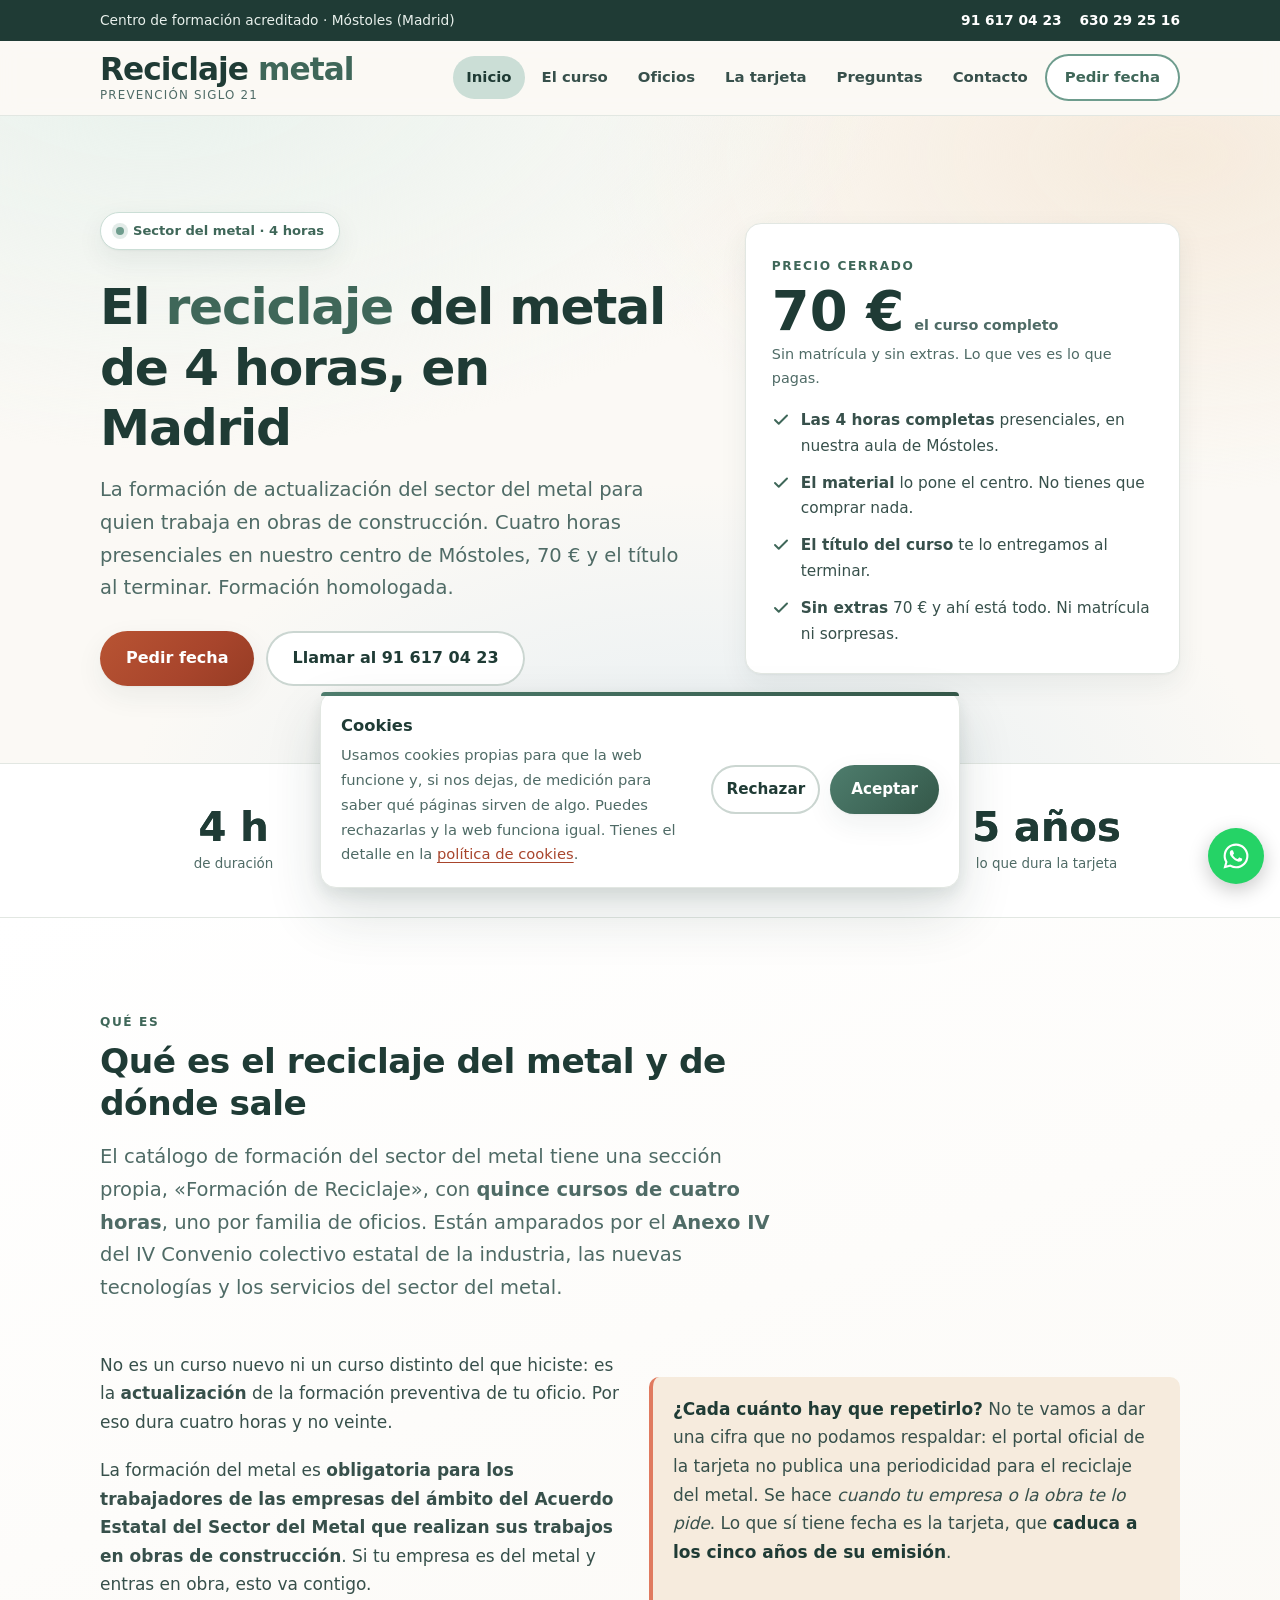
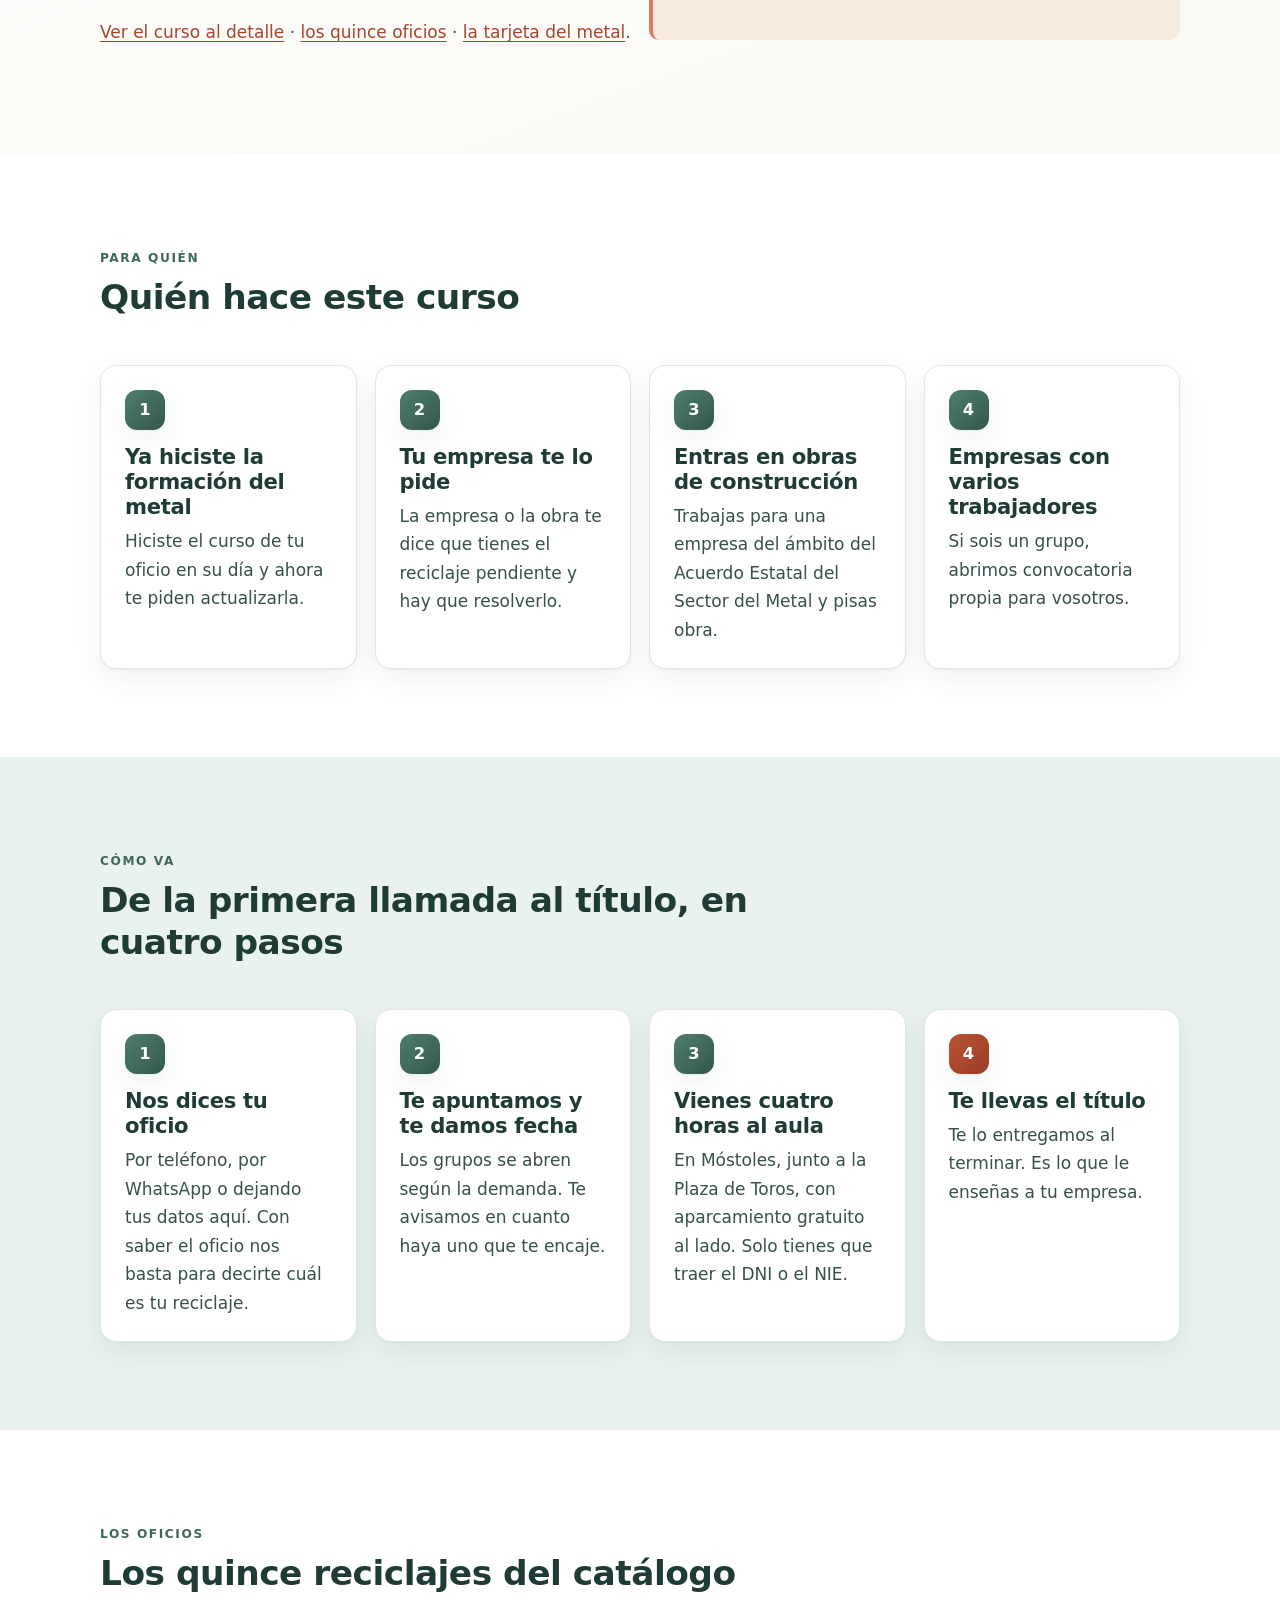
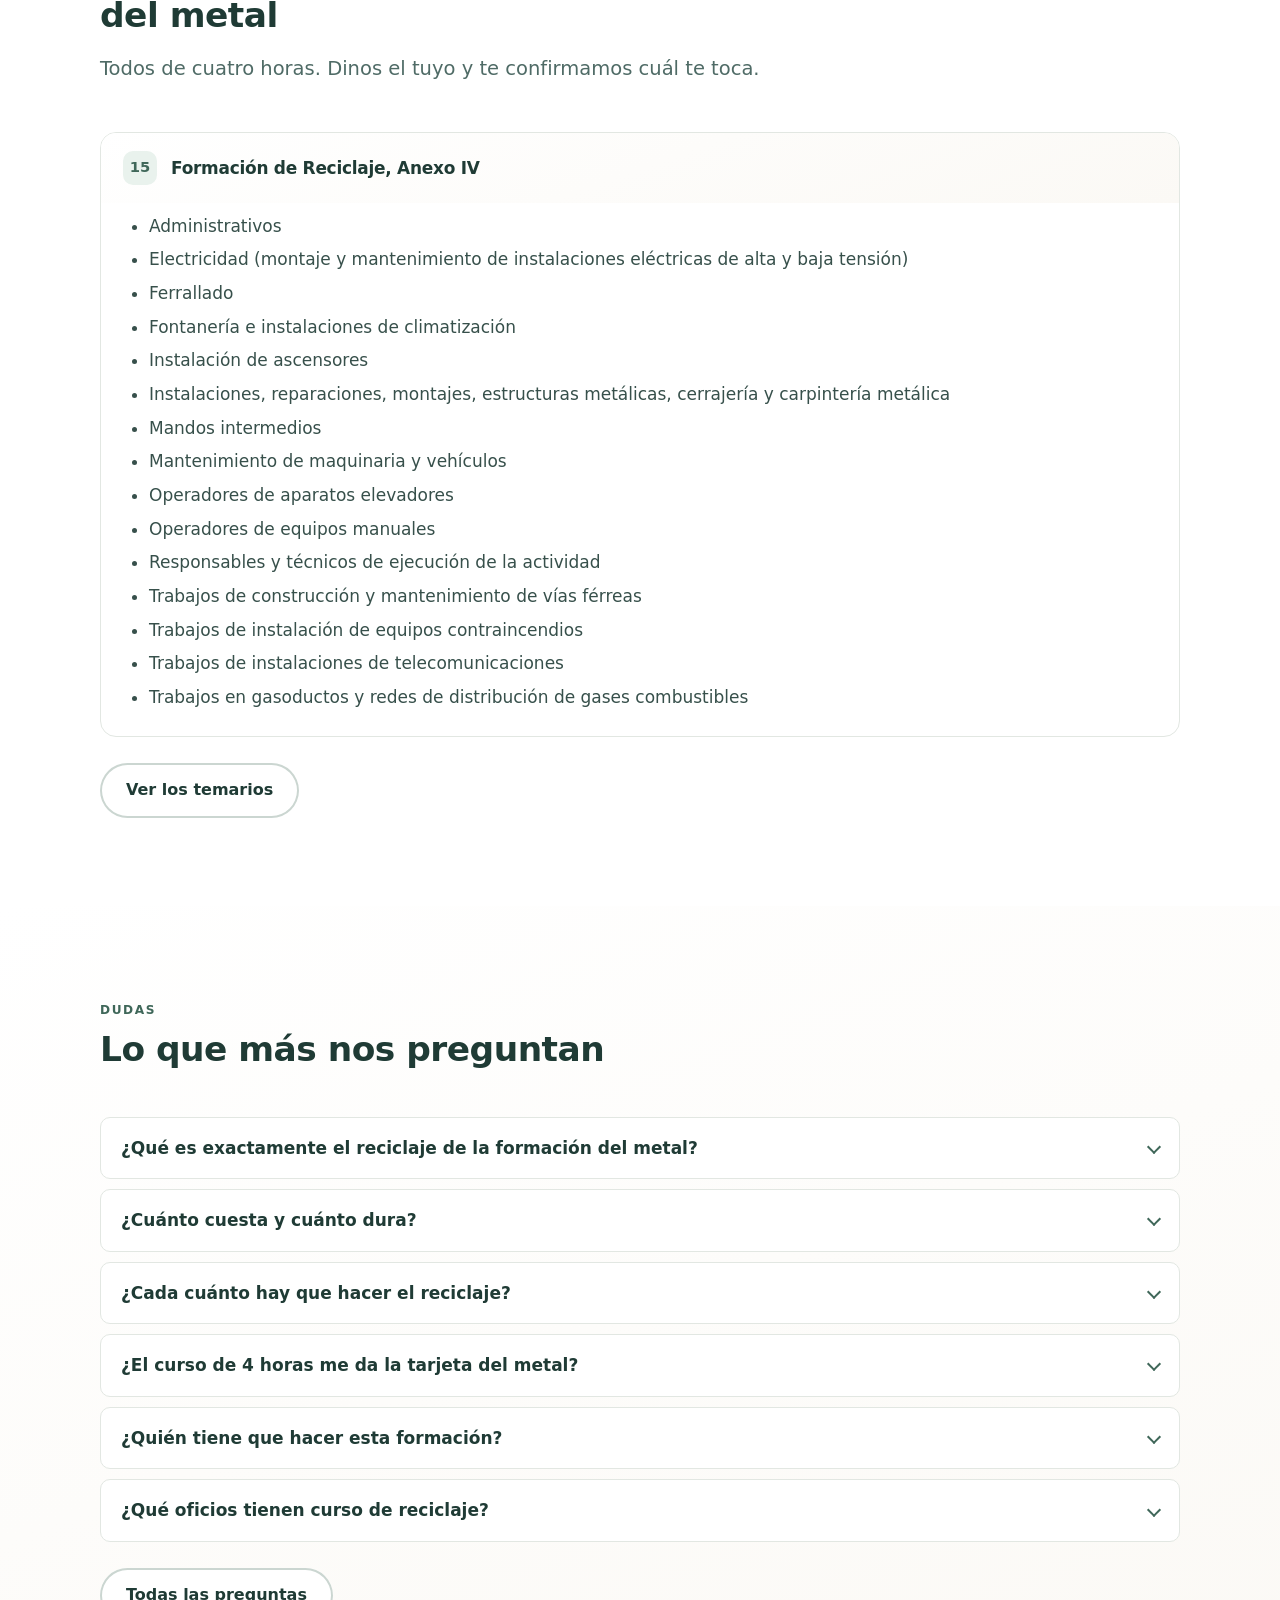
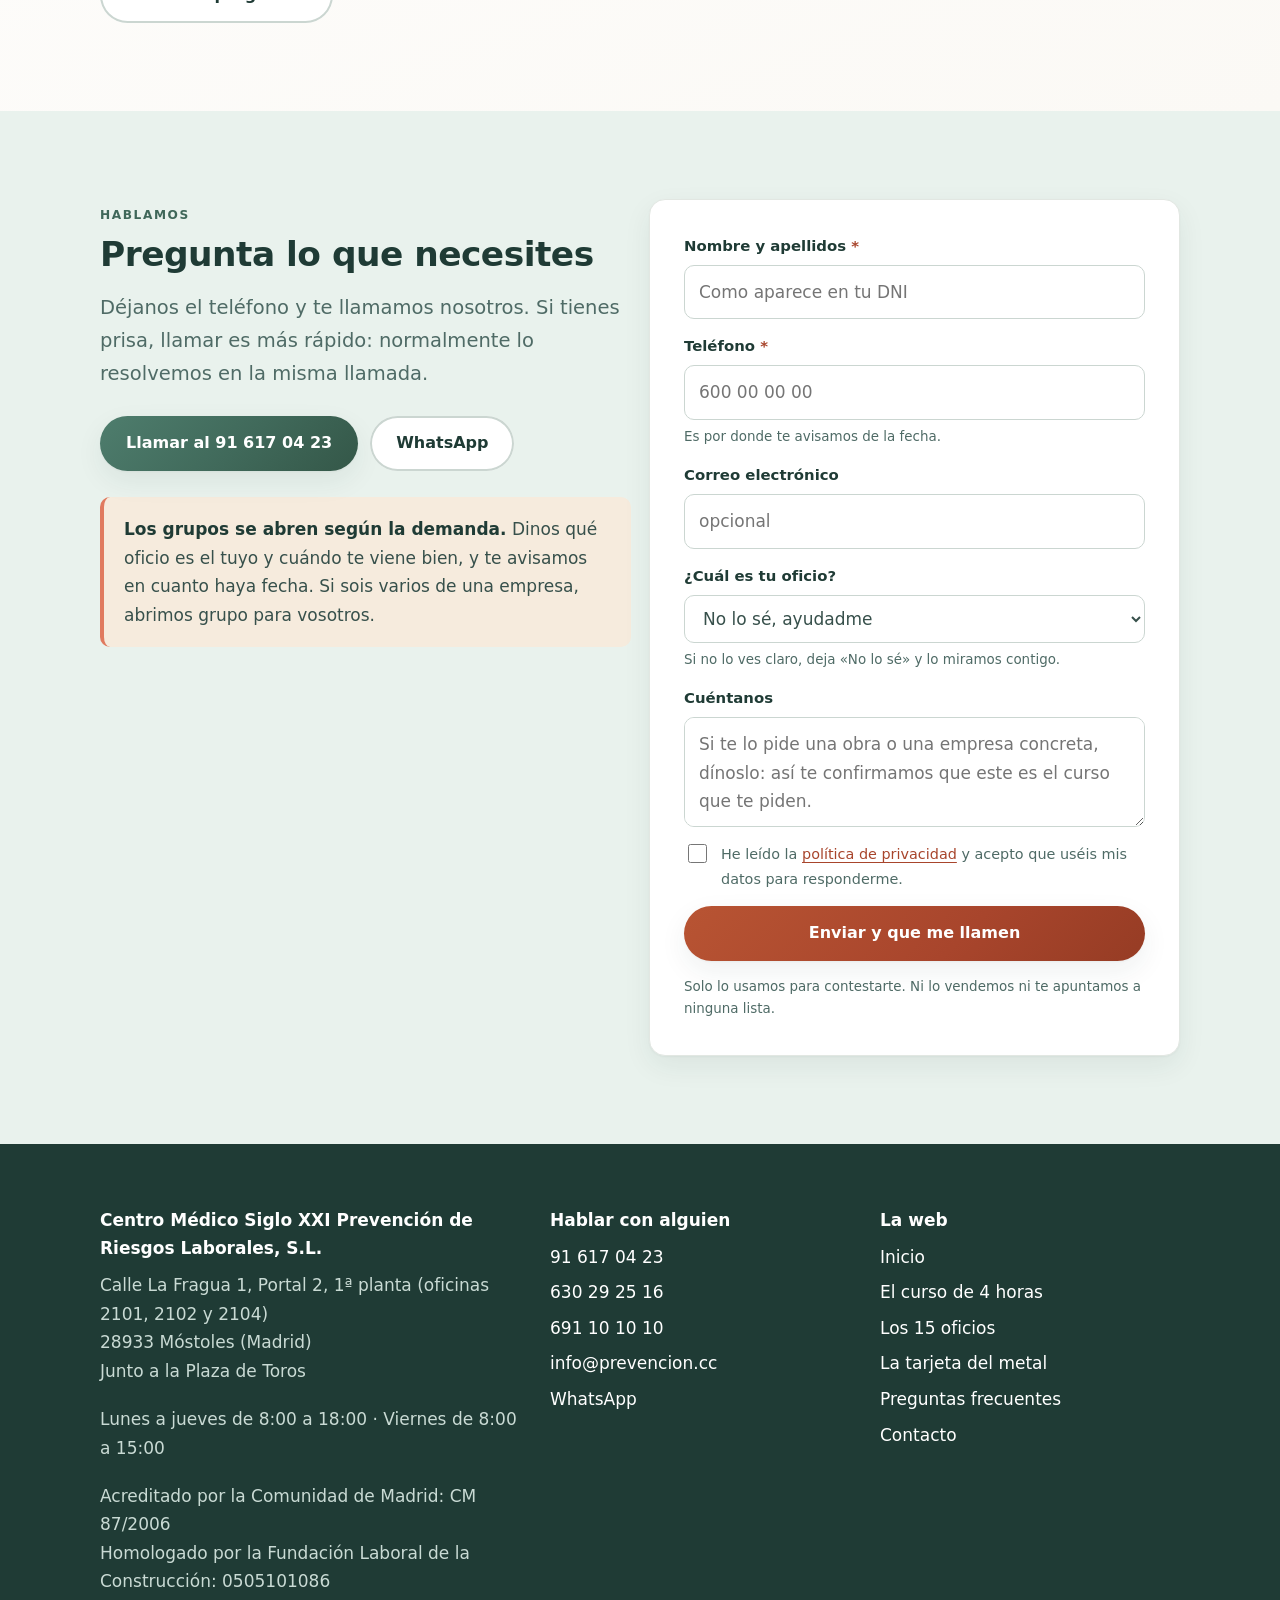
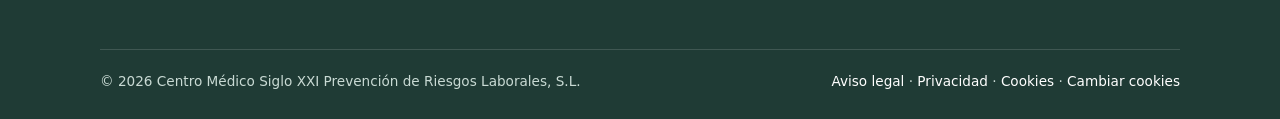
==== index.html @ d1e25c2d "Horario del centro a la vista en el pie de todas las paginas (L-J 8:00-18:00, V 8:00-15:00) Co-Autho" ====
<!doctype html>
<html lang="es-ES" data-gtm="GTM-56SQ9M6R">
<head>
<meta charset="utf-8">
<meta name="viewport" content="width=device-width, initial-scale=1">
<title>Reciclaje del metal 4 horas en Madrid | 70 € · Móstoles</title>
<meta name="description" content="Curso de reciclaje de la formación del sector del metal, 4 horas presenciales en Móstoles (Madrid). 70 € con material y título. Grupos según demanda.">
<link rel="canonical" href="https://reciclajemetal.es/">
<meta name="robots" content="index, follow, max-snippet:-1, max-image-preview:large">
<meta name="theme-color" content="#1F3B35">
<meta property="og:type" content="website">
<meta property="og:site_name" content="Reciclaje del metal de 4 horas · Prevención Siglo 21">
<meta property="og:locale" content="es_ES">
<meta property="og:title" content="Reciclaje del metal 4 horas en Madrid | 70 € · Móstoles">
<meta property="og:description" content="Curso de reciclaje de la formación del sector del metal, 4 horas presenciales en Móstoles (Madrid). 70 € con material y título. Grupos según demanda.">
<meta property="og:url" content="https://reciclajemetal.es/">
<meta name="twitter:card" content="summary">
<link rel="icon" href="/favicon.svg" type="image/svg+xml">
<style>:root{--tinta:#1F3B35;--texto:#37504B;--tenue:#4F6B66;--papel:#ffffff;--crema:#FBF9F5;--menta:#E9F2ED;--cielo:#E6EEF2;--arena:#F6EBDD;--salvia:#6E9C8D;--salvia-osc:#3F6759;--salvia-tenue:#CBDED6;--coral:#E07A5F;--coral-osc:#A8452C;--coral-tenue:#FBE7E0;--borde:#E2E7E2;--borde-fuerte:#CBD6D1;--deg-salvia:linear-gradient(135deg,#4E7D6D 0%,#40695A 55%,#345748 100%);--deg-coral:linear-gradient(135deg,#B85433 0%,#A8452C 60%,#963C24 100%);--deg-papel:linear-gradient(160deg,#FFFFFF 0%,#FBF9F5 100%);--deg-hero:radial-gradient(1200px 620px at 12% -8%,#E9F2ED 0%,rgba(233,242,237,0) 62%),radial-gradient(1000px 560px at 92% 6%,#F6EBDD 0%,rgba(246,235,221,0) 60%),radial-gradient(900px 520px at 55% 108%,#E6EEF2 0%,rgba(230,238,242,0) 64%);--sombra:0 1px 2px rgba(31,59,53,.04),0 10px 28px rgba(31,59,53,.07);--sombra-alta:0 6px 16px rgba(31,59,53,.10),0 26px 56px rgba(31,59,53,.14);--brillo:0 0 0 4px rgba(110,156,141,.18);--brillo-coral:0 0 0 4px rgba(224,122,95,.22);--radio:16px;--radio-sm:10px;--ancho:1120px;--fuente:"Segoe UI",system-ui,-apple-system,"Helvetica Neue",Arial,sans-serif}*,*::before,*::after{box-sizing:border-box}html{scroll-behavior:smooth;-webkit-text-size-adjust:100%;overflow-x:hidden;scroll-padding-top:84px}body{margin:0;font-family:var(--fuente);font-size:17px;line-height:1.68;color:var(--texto);background:var(--crema);-webkit-font-smoothing:antialiased}img,svg,iframe{max-width:100%}img{height:auto;display:block}.wrap{width:100%;max-width:var(--ancho);margin:0 auto;padding:0 20px}:focus-visible{outline:3px solid var(--salvia-osc);outline-offset:3px;border-radius:4px}.saltar{position:absolute;left:-9999px;top:0;z-index:100;background:var(--tinta);color:#fff;padding:12px 18px;border-radius:0 0 var(--radio-sm) 0;font-weight:600}.saltar:focus{left:0}h1,h2,h3,h4{color:var(--tinta);line-height:1.2;margin:0 0 .5em;font-weight:700;letter-spacing:-.015em}h1{font-size:clamp(1.95rem,5.2vw,3.15rem);letter-spacing:-.025em}h2{font-size:clamp(1.5rem,3.6vw,2.15rem)}h3{font-size:clamp(1.12rem,2.2vw,1.32rem)}h4{font-size:1.02rem}p{margin:0 0 1.15em}a{color:var(--coral-osc);text-decoration-thickness:1px;text-underline-offset:3px}a:hover{color:var(--tinta)}.entradilla{font-size:clamp(1.05rem,2.1vw,1.22rem);color:var(--tenue);max-width:62ch}.rotulo{display:inline-block;font-size:.76rem;font-weight:800;letter-spacing:.13em;text-transform:uppercase;color:var(--salvia-osc);margin:0 0 .7em}.seccion{padding:clamp(48px,7vw,88px) 0}.seccion--menta{background:var(--menta)}.seccion--crema{background:var(--deg-papel)}.seccion--papel{background:var(--papel)}.cabecera-seccion{max-width:64ch;margin-bottom:clamp(28px,4vw,46px)}.barra{background:var(--tinta);color:#E8F0EC;font-size:.86rem}.barra__in{display:flex;flex-wrap:wrap;gap:6px 22px;align-items:center;justify-content:space-between;padding:9px 20px}.barra a{color:#fff;font-weight:600;text-decoration:none}.barra a:hover{text-decoration:underline}.barra__tels{display:flex;gap:18px;flex-wrap:wrap}.cab{position:sticky;top:0;z-index:50;background:rgba(251,249,245,.92);backdrop-filter:saturate(1.4) blur(10px);border-bottom:1px solid var(--borde)}.cab__in{display:flex;align-items:center;justify-content:space-between;gap:16px;padding:12px 20px}.logo{display:flex;flex-direction:column;text-decoration:none;line-height:1.16}.logo__marca{font-weight:800;font-size:1.16rem;color:var(--tinta);letter-spacing:-.02em}.logo__marca b{color:var(--salvia-osc);font-weight:800}.logo__sub{font-size:.69rem;letter-spacing:.1em;text-transform:uppercase;color:var(--tenue)}.nav ul{display:flex;align-items:center;gap:4px;list-style:none;margin:0;padding:0}.nav a:not(.btn){display:block;padding:9px 13px;border-radius:999px;color:var(--texto);text-decoration:none;font-size:.93rem;font-weight:600;transition:background .18s ease,color .18s ease}.nav a:not(.btn):hover{background:var(--menta);color:var(--tinta)}.nav a:not(.btn).activo{background:var(--salvia-tenue);color:var(--tinta)}.nav .btn{padding:11px 20px;font-size:.93rem}.menu-check,.menu-boton{display:none}.btn{position:relative;z-index:0;overflow:hidden;display:inline-flex;align-items:center;justify-content:center;gap:9px;padding:14px 26px;border:0;border-radius:999px;font:inherit;font-weight:700;font-size:1rem;text-decoration:none;cursor:pointer;transition:transform .22s cubic-bezier(.2,.7,.3,1),box-shadow .22s ease,filter .22s ease}.btn--cta{background:var(--deg-coral);color:#fff;box-shadow:var(--sombra)}.btn--cta:hover{color:#fff;transform:translateY(-2px) scale(1.035);box-shadow:var(--sombra-alta),var(--brillo-coral);filter:saturate(1.06)}.btn--salvia{background:var(--deg-salvia);color:#fff;box-shadow:var(--sombra)}.btn--salvia:hover{color:#fff;transform:translateY(-2px) scale(1.035);box-shadow:var(--sombra-alta),var(--brillo)}.btn--linea{background:var(--papel);color:var(--tinta);box-shadow:inset 0 0 0 2px var(--borde-fuerte)}.btn--linea:hover{color:var(--tinta);transform:translateY(-2px) scale(1.035);box-shadow:inset 0 0 0 2px var(--salvia),var(--brillo)}.btn:active{transform:translateY(0) scale(.99)}.btn::after{content:"";position:absolute;z-index:-1;top:-60%;bottom:-60%;left:-55%;width:38%;background:linear-gradient(100deg,transparent 0%,rgba(255,255,255,.10) 26%,rgba(255,255,255,.55) 50%,rgba(255,255,255,.10) 74%,transparent 100%);transform:translateX(0) skewX(-18deg);animation:destello 4.2s cubic-bezier(.5,0,.5,1) infinite}.btn--linea::after{background:linear-gradient(100deg,transparent,rgba(110,156,141,.18) 50%,transparent)}.btn:hover::after{animation-duration:1.2s}@keyframes destello{0%{transform:translateX(0) skewX(-18deg)}55%,100%{transform:translateX(455%) skewX(-18deg)}}.botonera{display:flex;flex-wrap:wrap;gap:12px;margin-top:26px}.hero{position:relative;overflow:hidden;background:var(--crema)}.hero::before{content:"";position:absolute;inset:0;background:var(--deg-hero);pointer-events:none}.hero__in{position:relative;padding:clamp(46px,8vw,96px) 20px clamp(40px,6vw,78px)}.hero__grid{display:grid;gap:clamp(30px,5vw,56px);align-items:center}.sello{display:inline-flex;align-items:center;gap:9px;background:var(--papel);border:1px solid var(--salvia-tenue);color:var(--salvia-osc);font-weight:700;font-size:.82rem;padding:7px 15px;border-radius:999px;box-shadow:var(--sombra)}.sello__punto{width:8px;height:8px;border-radius:50%;background:var(--salvia);box-shadow:0 0 0 4px rgba(110,156,141,.20)}.hero h1{margin:.55em 0 .3em}.hero h1 em{font-style:normal;color:var(--salvia-osc)}.ficha{background:var(--papel);border-radius:var(--radio);box-shadow:var(--sombra);padding:26px;border:1px solid var(--borde);position:relative;overflow:hidden}.ficha::before{content:"";position:absolute;inset:0 0 auto 0;height:5px;background:var(--deg-salvia)}.ficha__precio{display:flex;align-items:baseline;gap:10px;margin-bottom:2px}.ficha__euros{font-size:clamp(2.5rem,7vw,3.4rem);font-weight:800;color:var(--tinta);line-height:1}.ficha__iva{font-size:.9rem;color:var(--tenue);font-weight:600}.ficha__lista{list-style:none;margin:18px 0 0;padding:0;display:grid;gap:11px}.ficha__lista li{display:flex;gap:11px;align-items:flex-start;font-size:.96rem}.ficha__lista svg{flex:none;margin-top:3px}.cifras{background:var(--papel);border-top:1px solid var(--borde);border-bottom:1px solid var(--borde)}.cifras__grid{display:grid;grid-template-columns:repeat(4,1fr);gap:4px;padding:32px 0;text-align:center}.cifra__n{display:block;font-weight:800;line-height:1.05;color:var(--tinta);font-size:clamp(1.65rem,3.6vw,2.5rem)}.cifra__t{display:block;font-size:.84rem;color:var(--tenue);margin-top:5px}.rejilla{display:grid;gap:18px}.rejilla--2{grid-template-columns:repeat(2,1fr)}.rejilla--3{grid-template-columns:repeat(3,1fr)}.rejilla--4{grid-template-columns:repeat(4,1fr)}.tarjeta{background:var(--papel);border:1px solid var(--borde);border-radius:var(--radio);padding:24px;box-shadow:var(--sombra);position:relative;overflow:hidden;transition:transform .26s cubic-bezier(.2,.7,.3,1),box-shadow .26s ease,border-color .26s ease}.tarjeta:hover{transform:translateY(-4px) scale(1.012);box-shadow:var(--sombra-alta);border-color:var(--salvia-tenue)}.tarjeta h3{margin-bottom:.35em}.tarjeta p:last-child{margin-bottom:0}.tarjeta__num{display:inline-flex;align-items:center;justify-content:center;width:40px;height:40px;border-radius:12px;margin-bottom:14px;background:var(--deg-salvia);color:#fff;font-weight:800;font-size:1.02rem;box-shadow:var(--sombra)}.tarjeta--acento .tarjeta__num{background:var(--deg-coral)}.icono{display:inline-flex;align-items:center;justify-content:center;width:44px;height:44px;border-radius:13px;margin-bottom:14px;background:var(--menta);color:var(--salvia-osc)}.icono svg{width:22px;height:22px}.aviso{background:var(--arena);border-left:4px solid var(--coral);border-radius:var(--radio-sm);padding:18px 20px;margin:26px 0}.aviso p:last-child{margin-bottom:0}.aviso strong{color:var(--tinta)}.bloque{background:var(--papel);border:1px solid var(--borde);border-radius:var(--radio);overflow:hidden;margin-bottom:14px;transition:box-shadow .24s ease,border-color .24s ease}.bloque:hover{box-shadow:var(--sombra);border-color:var(--salvia-tenue)}.bloque__cab{display:flex;gap:14px;align-items:center;padding:18px 22px;background:var(--deg-papel)}.bloque__n{flex:none;width:34px;height:34px;border-radius:10px;display:grid;place-items:center;background:var(--menta);color:var(--salvia-osc);font-weight:800;font-size:.92rem}.bloque__cab h3{margin:0;font-size:1.06rem}.bloque ul{margin:0;padding:4px 22px 20px 48px;color:var(--texto)}.bloque li{margin:.3em 0}.pregunta{background:var(--papel);border:1px solid var(--borde);border-radius:var(--radio-sm);margin-bottom:10px;overflow:hidden;transition:border-color .2s ease,box-shadow .2s ease}.pregunta:hover{border-color:var(--salvia-tenue);box-shadow:var(--sombra)}.pregunta[open]{border-color:var(--salvia-tenue);box-shadow:var(--sombra)}.pregunta summary{cursor:pointer;list-style:none;padding:16px 52px 16px 20px;font-weight:700;color:var(--tinta);position:relative}.pregunta summary::-webkit-details-marker{display:none}.pregunta summary::after{content:"";position:absolute;right:20px;top:50%;width:10px;height:10px;margin-top:-6px;border-right:2.5px solid var(--salvia-osc);border-bottom:2.5px solid var(--salvia-osc);transform:rotate(45deg);transition:transform .22s ease}.pregunta[open] summary::after{transform:rotate(-135deg);margin-top:-2px}.pregunta__cuerpo{padding:0 20px 18px}.pregunta__cuerpo p:last-child{margin-bottom:0}.tabla-envoltorio{overflow-x:auto;border-radius:var(--radio);border:1px solid var(--borde);background:var(--papel)}table{width:100%;border-collapse:collapse;font-size:.95rem}th,td{padding:13px 16px;text-align:left;border-bottom:1px solid var(--borde)}th{background:var(--menta);color:var(--tinta);font-weight:700;white-space:nowrap}tr:last-child td{border-bottom:0}.form{display:grid;gap:15px}.campo{display:grid;gap:6px}.campo label{font-weight:600;font-size:.93rem;color:var(--tinta)}.campo .obl{color:var(--coral-osc)}.campo input,.campo select,.campo textarea{font:inherit;color:var(--texto);background:var(--papel);border:1.5px solid var(--borde-fuerte);border-radius:var(--radio-sm);padding:12px 14px;width:100%;transition:border-color .18s ease,box-shadow .18s ease}.campo input:hover,.campo select:hover,.campo textarea:hover{border-color:var(--salvia)}.campo input:focus,.campo select:focus,.campo textarea:focus{outline:none;border-color:var(--salvia-osc);box-shadow:var(--brillo)}.campo textarea{min-height:110px;resize:vertical}.campo .pista{font-size:.84rem;color:var(--tenue)}.consentimiento{display:flex;gap:11px;align-items:flex-start;font-size:.9rem;color:var(--tenue)}.consentimiento input{width:19px;height:19px;flex:none;margin-top:2px;accent-color:var(--salvia-osc)}.form__aviso{font-size:.84rem;color:var(--tenue);margin:0}.form-caja{background:var(--papel);border:1px solid var(--borde);border-radius:var(--radio);padding:clamp(22px,3.5vw,34px);box-shadow:var(--sombra)}.resultado{border-radius:var(--radio-sm);padding:15px 18px;font-weight:600;margin-top:4px}.resultado--ok{background:var(--menta);color:var(--salvia-osc);border:1px solid var(--salvia-tenue)}.resultado--mal{background:var(--coral-tenue);color:var(--coral-osc);border:1px solid #F0C4B7}.pie{background:var(--tinta);color:#C9DAD4;padding:clamp(40px,5vw,62px) 0 26px}.pie a{color:#fff;text-decoration:none}.pie a:hover{text-decoration:underline;color:#fff}.pie__grid{display:grid;gap:30px}.pie__titulo{color:#fff;font-weight:700;margin-bottom:.5em}.pie ul{list-style:none;margin:0;padding:0;display:grid;gap:7px}.pie__legal{margin-top:34px;padding-top:20px;border-top:1px solid rgba(255,255,255,.14);font-size:.85rem;display:flex;flex-wrap:wrap;gap:8px 20px;justify-content:space-between}.wasap{position:fixed;right:16px;bottom:16px;z-index:40;width:56px;height:56px;border-radius:50%;display:grid;place-items:center;background:#25D366;color:#fff;box-shadow:0 6px 20px rgba(0,0,0,.22);transition:transform .22s cubic-bezier(.2,.7,.3,1),box-shadow .22s ease}.wasap:hover{transform:scale(1.1);box-shadow:0 10px 28px rgba(0,0,0,.28);color:#fff}.wasap svg{width:30px;height:30px}.js .aparece{opacity:0;transform:translateY(20px)}.js .aparece.visible{opacity:1;transform:none;transition:opacity .55s ease,transform .55s ease}@media (prefers-reduced-motion:reduce){html{scroll-behavior:auto}.js .aparece{opacity:1;transform:none;transition:none}.btn::after{display:none}.btn:hover,.tarjeta:hover,.wasap:hover{transform:none}*{animation-duration:.001ms !important;animation-iteration-count:1 !important}}@media (min-width:720px){.hero__grid{grid-template-columns:1.15fr .85fr}.pie__grid{grid-template-columns:1.4fr 1fr 1fr}}@media (max-width:980px){.rejilla--4{grid-template-columns:repeat(2,1fr)}}@media (max-width:860px){.cab__in{flex-wrap:wrap}.menu-boton{display:grid;place-items:center;width:46px;height:46px;border-radius:12px;cursor:pointer;background:var(--menta)}.menu-boton span,.menu-boton span::before,.menu-boton span::after{content:"";display:block;width:20px;height:2px;border-radius:2px;background:var(--tinta);transition:transform .22s ease,opacity .22s ease}.menu-boton span::before{transform:translateY(-6px)}.menu-boton span::after{transform:translateY(4px)}.menu-check:checked + .menu-boton span{background:transparent}.menu-check:checked + .menu-boton span::before{transform:translateY(0) rotate(45deg)}.menu-check:checked + .menu-boton span::after{transform:translateY(-2px) rotate(-45deg)}.nav{flex-basis:100%;max-height:0;overflow:hidden;transition:max-height .3s ease}.menu-check:checked ~ .nav{max-height:32rem}.nav ul{flex-direction:column;align-items:stretch;gap:2px;padding:8px 0 12px}.nav a{padding:12px 14px;border-radius:var(--radio-sm)}.nav .btn{width:100%;margin-top:8px}}@media (max-width:700px){.rejilla--2,.rejilla--3{grid-template-columns:1fr}.cifras__grid{grid-template-columns:1fr 1fr;gap:22px 4px}.barra__in{justify-content:center;text-align:center}}@media (max-width:420px){.rejilla--4{grid-template-columns:1fr}}@media print{.cab,.barra,.wasap,.botonera,.form-caja,.pie__legal{display:none}body{background:#fff;font-size:12pt}.seccion{padding:12pt 0}a[href^="http"]::after{content:" (" attr(href) ")";font-size:9pt;color:#555}}.cookies{position:fixed;left:12px;right:12px;bottom:12px;z-index:60;background:var(--papel);border:1px solid var(--borde);border-radius:var(--radio);box-shadow:var(--sombra-alta);padding:20px;max-width:640px;margin:0 auto;opacity:0;transform:translateY(16px);transition:opacity .3s ease,transform .3s cubic-bezier(.2,.7,.3,1)}.cookies.visible{opacity:1;transform:none}.cookies::before{content:"";position:absolute;inset:0 0 auto 0;height:4px;border-radius:var(--radio) var(--radio) 0 0;background:var(--deg-salvia)}.cookies__in{display:grid;gap:16px}.cookies__texto strong{display:block;color:var(--tinta);font-size:1.02rem;margin-bottom:4px}.cookies__texto p{margin:0;font-size:.92rem;color:var(--tenue)}.cookies__botones{display:flex;gap:10px}.cookies__botones .btn{flex:1;padding:12px 18px;font-size:.95rem}@media (min-width:620px){.cookies__in{grid-template-columns:1fr auto;align-items:center}.cookies__botones{flex:none}}@media (prefers-reduced-motion:reduce){.cookies{transition:none;opacity:1;transform:none}}.logo__marca{font-size:1.95rem;letter-spacing:-.03em;line-height:1.05}.logo__sub{font-size:.74rem;margin-top:3px}@media (max-width:520px){.logo__marca{font-size:1.5rem}}.nav .btn--cta{background:var(--papel);color:var(--salvia-osc);box-shadow:inset 0 0 0 2px var(--salvia);transition:transform .24s cubic-bezier(.2,.7,.3,1),box-shadow .24s ease,background .24s ease,color .24s ease}.nav .btn--cta:hover{transform:scale(1.2);color:#fff;background:var(--deg-salvia);box-shadow:inset 0 0 0 2px transparent,var(--sombra-alta),var(--brillo)}.nav .btn--cta::after{display:none}.linterna{position:relative;overflow:hidden}.linterna::before{content:"";position:absolute;inset:0;pointer-events:none;opacity:0;transition:opacity .35s ease;background:radial-gradient(220px circle at var(--mx,50%) var(--my,50%),rgba(110,156,141,.30) 0%,rgba(110,156,141,.14) 38%,rgba(110,156,141,0) 70%)}.linterna:hover::before{opacity:1}.cifra__n{background-image:linear-gradient(100deg,var(--tinta) 0%,var(--tinta) 40%,var(--salvia) 50%,var(--tinta) 60%,var(--tinta) 100%);background-size:300% 100%;background-position:100% 0;-webkit-background-clip:text;background-clip:text;transition:background-position .75s ease}.cifras__grid>div:hover .cifra__n{background-position:0 0;-webkit-text-fill-color:transparent;color:transparent}.cifras__grid>div{border-radius:var(--radio);padding:10px 6px}.ficha--luz{transition:box-shadow .3s ease,border-color .3s ease}.ficha--luz:hover{box-shadow:var(--sombra-alta);border-color:var(--salvia-tenue)}.ficha--luz::before{z-index:2}.tarjeta.linterna:hover{border-color:var(--salvia)}.barras{margin:26px 0 6px}.barras__barra{display:flex;height:54px;border-radius:12px;overflow:hidden;box-shadow:var(--sombra);border:1px solid var(--borde)}.barras__parte{display:grid;place-items:center;color:#fff;font-weight:800;font-size:1.02rem;letter-spacing:-.01em}.barras__parte--aula{flex:20;background:linear-gradient(135deg,#35594C 0%,#2B4A3F 100%)}.barras__parte--online{flex:40;background:linear-gradient(135deg,#4E7D6D 0%,#40695A 100%)}.barras__pies{display:flex;margin-top:10px;gap:0}.barras__pie{font-size:.9rem;color:var(--tenue);padding-right:12px}.barras__pie strong{display:block;color:var(--tinta);font-size:.98rem}.barras__pie--aula{flex:20}.barras__pie--online{flex:40}@media (max-width:560px){.barras__parte{font-size:.88rem}.barras__pie{font-size:.82rem}}.temario-2{display:grid;gap:14px;align-items:start}@media (min-width:860px){.temario-2{grid-template-columns:1fr 1fr}}.temario-2 .bloque{margin-bottom:0}.temario-2 .bloque ul{padding:4px 20px 18px 46px;font-size:.95rem}.tels{list-style:none;margin:0;padding:0;display:grid;gap:10px;text-align:center}.tels a{display:block;font-size:1.28rem;font-weight:800;color:var(--salvia-osc);text-decoration:none;letter-spacing:-.01em;padding:8px 10px;border-radius:var(--radio-sm);transition:background .18s ease,transform .18s ease}.tels a:hover{background:var(--menta);color:var(--tinta);transform:scale(1.04)}.direccion{color:var(--texto);text-decoration:none;display:inline-block}.direccion:hover{color:var(--salvia-osc);text-decoration:underline}@media (prefers-reduced-motion:reduce){.linterna::before{display:none}.cifra__n{background-image:none;transition:none}.cifras__grid>div:hover .cifra__n{color:var(--tinta);-webkit-text-fill-color:currentColor}.nav .btn--cta:hover,.tels a:hover{transform:none}}main>.seccion:first-child{padding-top:clamp(22px,3vw,40px);padding-bottom:clamp(10px,1.4vw,18px)}main>.seccion:first-child .cabecera-seccion{margin-bottom:0}main>.seccion:first-child + .seccion{padding-top:clamp(20px,2.6vw,40px)}main>.seccion:first-child .entradilla:last-child{margin-bottom:0}main>.seccion:first-child h1{margin-bottom:.35em}@media (max-width:700px){main>.seccion:first-child{padding-top:18px;padding-bottom:8px}main>.seccion:first-child + .seccion{padding-top:18px}.seccion{padding:34px 0}.cabecera-seccion{margin-bottom:20px}main>.seccion:first-child .botonera{margin-top:18px}}</style>
<script type="application/ld+json">{"@context":"https://schema.org","@type":["EducationalOrganization","LocalBusiness"],"@id":"https://reciclajemetal.es/#centro","name":"Prevención Siglo 21 — Centro de formación","legalName":"Centro Médico Siglo XXI Prevención de Riesgos Laborales, S.L.","url":"https://reciclajemetal.es","telephone":["+34916170423","+34630292516","+34691101010"],"email":"info@prevencion.cc","address":{"@type":"PostalAddress","streetAddress":"Calle La Fragua 1, Portal 2, 1ª planta (oficinas 2101, 2102 y 2104)","postalCode":"28933","addressLocality":"Móstoles","addressRegion":"Madrid","addressCountry":"ES"},"areaServed":{"@type":"AdministrativeArea","name":"Comunidad de Madrid"},"identifier":[{"@type":"PropertyValue","name":"Acreditación de la Comunidad de Madrid","value":"CM 87/2006"},{"@type":"PropertyValue","name":"Homologación de la Fundación Laboral de la Construcción","value":"0505101086"}],"openingHoursSpecification":[{"@type":"OpeningHoursSpecification","dayOfWeek":["Monday","Tuesday","Wednesday","Thursday"],"opens":"08:00","closes":"18:00"},{"@type":"OpeningHoursSpecification","dayOfWeek":"Friday","opens":"08:00","closes":"15:00"}]}</script>
<script type="application/ld+json">{"@context":"https://schema.org","@type":"Course","@id":"https://reciclajemetal.es/#curso","name":"Reciclaje de la formación en prevención del sector del metal (4 horas)","description":"Curso de reciclaje del sector del metal, 4 horas presenciales en Móstoles (Madrid). Actualiza la formación preventiva del oficio.","url":"https://reciclajemetal.es/curso-reciclaje-metal-4-horas/","inLanguage":"es","teaches":["Qué trabajos cubre el oficio","Identificación y evaluación de los riesgos del puesto","Medios auxiliares, equipos y herramientas","Protección colectiva y equipos de protección individual"],"provider":{"@id":"https://reciclajemetal.es/#centro"},"offers":{"@type":"Offer","price":"70","priceCurrency":"EUR","category":"Formación","url":"https://reciclajemetal.es/contacto/"},"hasCourseInstance":{"@type":"CourseInstance","courseMode":"Onsite","courseWorkload":"PT4H","location":{"@type":"Place","name":"Prevención Siglo 21 — Móstoles","address":{"@type":"PostalAddress","streetAddress":"Calle La Fragua 1, Portal 2, 1ª planta (oficinas 2101, 2102 y 2104)","postalCode":"28933","addressLocality":"Móstoles","addressCountry":"ES"}}}}</script>
</head>
<body>
<a class="saltar" href="#principal">Saltar al contenido</a>

<div class="barra">
  <div class="wrap barra__in">
    <span>Centro de formación acreditado · Móstoles (Madrid)</span>
    <span class="barra__tels"><a href="tel:+34916170423">91 617 04 23</a> <a href="tel:+34630292516">630 29 25 16</a></span>
  </div>
</div>

<header class="cab">
  <div class="wrap cab__in">
    <a class="logo" href="/">
      <span class="logo__marca">Reciclaje <b>metal</b></span>
      <span class="logo__sub">Prevención Siglo 21</span>
    </a>
    <input type="checkbox" id="abrir-menu" class="menu-check" hidden>
    <label for="abrir-menu" class="menu-boton" aria-label="Abrir el menú"><span></span></label>
    <nav class="nav" aria-label="Principal">
      <ul>
        <li><a href="/" class="activo" aria-current="page">Inicio</a></li>
        <li><a href="/curso-reciclaje-metal-4-horas/">El curso</a></li>
        <li><a href="/oficios/">Oficios</a></li>
        <li><a href="/tarjeta-profesional-metal/">La tarjeta</a></li>
        <li><a href="/preguntas-frecuentes/">Preguntas</a></li>
        <li><a href="/contacto/">Contacto</a></li>
        <li><a class="btn btn--cta" href="/contacto/">Pedir fecha</a></li>
      </ul>
    </nav>
  </div>
</header>

<main id="principal">

<section class="hero">
  <div class="wrap hero__in">
    <div class="hero__grid">
      <div>
        <span class="sello"><span class="sello__punto"></span>Sector del metal · 4 horas</span>
        <h1>El <em>reciclaje</em> del metal de 4 horas, en Madrid</h1>
        <p class="entradilla">La formación de actualización del sector del
        metal para quien trabaja en obras de construcción. Cuatro horas
        presenciales en nuestro centro de Móstoles, 70 € y el título al
        terminar. Formación homologada.</p>
        <div class="botonera"><a class="btn btn--cta" href="/contacto/">Pedir fecha</a><a class="btn btn--linea" href="tel:+34916170423">Llamar al 91 617 04 23</a></div>
      </div>

      <aside class="ficha ficha--luz linterna aparece" data-orden="1">
        <p class="rotulo">Precio cerrado</p>
        <div class="ficha__precio">
          <span class="ficha__euros">70 €</span>
          <span class="ficha__iva">el curso completo</span>
        </div>
        <p class="pista" style="color:var(--tenue);font-size:.9rem">Sin matrícula
        y sin extras. Lo que ves es lo que pagas.</p>
        <ul class="ficha__lista"><li><svg width="18" height="18" viewBox="0 0 24 24" fill="none" stroke="#3F6759" stroke-width="2.6" stroke-linecap="round" stroke-linejoin="round" aria-hidden="true"><path d="M20 6 9 17l-5-5"/></svg><span><strong>Las 4 horas completas</strong> presenciales, en nuestra aula de Móstoles.</span></li><li><svg width="18" height="18" viewBox="0 0 24 24" fill="none" stroke="#3F6759" stroke-width="2.6" stroke-linecap="round" stroke-linejoin="round" aria-hidden="true"><path d="M20 6 9 17l-5-5"/></svg><span><strong>El material</strong> lo pone el centro. No tienes que comprar nada.</span></li><li><svg width="18" height="18" viewBox="0 0 24 24" fill="none" stroke="#3F6759" stroke-width="2.6" stroke-linecap="round" stroke-linejoin="round" aria-hidden="true"><path d="M20 6 9 17l-5-5"/></svg><span><strong>El título del curso</strong> te lo entregamos al terminar.</span></li><li><svg width="18" height="18" viewBox="0 0 24 24" fill="none" stroke="#3F6759" stroke-width="2.6" stroke-linecap="round" stroke-linejoin="round" aria-hidden="true"><path d="M20 6 9 17l-5-5"/></svg><span><strong>Sin extras</strong> 70 € y ahí está todo. Ni matrícula ni sorpresas.</span></li></ul>
      </aside>
    </div>
  </div>
</section>

<section class="cifras">
  <div class="wrap">
    <div class="cifras__grid"><div class="linterna"><span class="cifra__n">4 h</span><span class="cifra__t">de duración</span></div><div class="linterna"><span class="cifra__n">70 €</span><span class="cifra__t">el curso completo</span></div><div class="linterna"><span class="cifra__n">15</span><span class="cifra__t">reciclajes en el catálogo</span></div><div class="linterna"><span class="cifra__n">5 años</span><span class="cifra__t">lo que dura la tarjeta</span></div></div>
  </div>
</section>

<section class="seccion seccion--crema">
  <div class="wrap">
    <div class="cabecera-seccion aparece">
      <p class="rotulo">Qué es</p>
      <h2>Qué es el reciclaje del metal y de dónde sale</h2>
      <p class="entradilla">El catálogo de formación del sector del metal
      tiene una sección propia, «Formación de Reciclaje», con
      <strong>quince cursos de cuatro horas</strong>, uno por familia de
      oficios. Están amparados por el <strong>Anexo IV</strong> del IV Convenio colectivo estatal de la industria, las nuevas tecnologías y los servicios del sector del metal.</p>
    </div>
    <div class="rejilla rejilla--2">
      <div class="aparece">
        <p>No es un curso nuevo ni un curso distinto del que hiciste: es la
        <strong>actualización</strong> de la formación preventiva de tu oficio.
        Por eso dura cuatro horas y no veinte.</p>
        <p>La formación del metal es <strong>obligatoria para los trabajadores
        de las empresas del ámbito del Acuerdo Estatal del Sector del Metal que
        realizan sus trabajos en obras de construcción</strong>. Si tu empresa
        es del metal y entras en obra, esto va contigo.</p>
        <p><a href="/curso-reciclaje-metal-4-horas/">Ver el curso al detalle</a>
        · <a href="/oficios/">los quince oficios</a> ·
        <a href="/tarjeta-profesional-metal/">la tarjeta del metal</a>.</p>
      </div>
      <div class="aviso aparece" data-orden="1">
        <p><strong>¿Cada cuánto hay que repetirlo?</strong> No te vamos a dar
        una cifra que no podamos respaldar: el portal oficial de la tarjeta no
        publica una periodicidad para el reciclaje del metal. Se hace
        <em>cuando tu empresa o la obra te lo pide</em>. Lo que sí tiene fecha
        es la tarjeta, que <strong>caduca a los cinco años de su
        emisión</strong>.</p>
      </div>
    </div>
  </div>
</section>

<section class="seccion seccion--papel">
  <div class="wrap">
    <div class="cabecera-seccion aparece">
      <p class="rotulo">Para quién</p>
      <h2>Quién hace este curso</h2>
    </div>
    <div class="rejilla rejilla--4"><article class="tarjeta linterna aparece" data-orden="0"><span class="tarjeta__num">1</span><h3>Ya hiciste la formación del metal</h3><p>Hiciste el curso de tu oficio en su día y ahora te piden actualizarla.</p></article><article class="tarjeta linterna aparece" data-orden="1"><span class="tarjeta__num">2</span><h3>Tu empresa te lo pide</h3><p>La empresa o la obra te dice que tienes el reciclaje pendiente y hay que resolverlo.</p></article><article class="tarjeta linterna aparece" data-orden="2"><span class="tarjeta__num">3</span><h3>Entras en obras de construcción</h3><p>Trabajas para una empresa del ámbito del Acuerdo Estatal del Sector del Metal y pisas obra.</p></article><article class="tarjeta linterna aparece" data-orden="3"><span class="tarjeta__num">4</span><h3>Empresas con varios trabajadores</h3><p>Si sois un grupo, abrimos convocatoria propia para vosotros.</p></article></div>
  </div>
</section>

<section class="seccion seccion--menta">
  <div class="wrap">
    <div class="cabecera-seccion aparece">
      <p class="rotulo">Cómo va</p>
      <h2>De la primera llamada al título, en cuatro pasos</h2>
    </div>
    <div class="rejilla rejilla--4"><article class="tarjeta aparece" data-orden="0"><span class="tarjeta__num">1</span><h3>Nos dices tu oficio</h3><p>Por teléfono, por WhatsApp o dejando tus datos aquí. Con saber el oficio nos basta para decirte cuál es tu reciclaje.</p></article><article class="tarjeta aparece" data-orden="1"><span class="tarjeta__num">2</span><h3>Te apuntamos y te damos fecha</h3><p>Los grupos se abren según la demanda. Te avisamos en cuanto haya uno que te encaje.</p></article><article class="tarjeta aparece" data-orden="2"><span class="tarjeta__num">3</span><h3>Vienes cuatro horas al aula</h3><p>En Móstoles, junto a la Plaza de Toros, con aparcamiento gratuito al lado. Solo tienes que traer el DNI o el NIE.</p></article><article class="tarjeta tarjeta--acento aparece" data-orden="3"><span class="tarjeta__num">4</span><h3>Te llevas el título</h3><p>Te lo entregamos al terminar. Es lo que le enseñas a tu empresa.</p></article></div>
  </div>
</section>

<section class="seccion seccion--papel">
  <div class="wrap">
    <div class="cabecera-seccion aparece">
      <p class="rotulo">Los oficios</p>
      <h2>Los quince reciclajes del catálogo del metal</h2>
      <p class="entradilla">Todos de cuatro horas. Dinos el tuyo y te
      confirmamos cuál te toca.</p>
    </div>
    <article class="bloque aparece">
      <div class="bloque__cab"><span class="bloque__n">15</span>
      <h3>Formación de Reciclaje, Anexo IV</h3></div>
      <ul><li>Administrativos</li><li>Electricidad (montaje y mantenimiento de instalaciones eléctricas de alta y baja tensión)</li><li>Ferrallado</li><li>Fontanería e instalaciones de climatización</li><li>Instalación de ascensores</li><li>Instalaciones, reparaciones, montajes, estructuras metálicas, cerrajería y carpintería metálica</li><li>Mandos intermedios</li><li>Mantenimiento de maquinaria y vehículos</li><li>Operadores de aparatos elevadores</li><li>Operadores de equipos manuales</li><li>Responsables y técnicos de ejecución de la actividad</li><li>Trabajos de construcción y mantenimiento de vías férreas</li><li>Trabajos de instalación de equipos contraincendios</li><li>Trabajos de instalaciones de telecomunicaciones</li><li>Trabajos en gasoductos y redes de distribución de gases combustibles</li></ul>
    </article>
    <div class="botonera">
      <a class="btn btn--linea" href="/oficios/">Ver los temarios</a>
    </div>
  </div>
</section>

<section class="seccion seccion--crema">
  <div class="wrap">
    <div class="cabecera-seccion aparece">
      <p class="rotulo">Dudas</p>
      <h2>Lo que más nos preguntan</h2>
    </div>
    <details class="pregunta"><summary>¿Qué es exactamente el reciclaje de la formación del metal?</summary><div class="pregunta__cuerpo"><p>Es una acción formativa de 4 horas del catálogo de formación del sector del metal. Está en la sección «Formación de Reciclaje» de ese catálogo, amparada por el Anexo IV del IV Convenio colectivo estatal de la industria, las nuevas tecnologías y los servicios del sector del metal. Sirve para actualizar la formación preventiva del oficio que ya hiciste en su día.</p></div></details><details class="pregunta"><summary>¿Cuánto cuesta y cuánto dura?</summary><div class="pregunta__cuerpo"><p>70 € el curso completo y 4 horas de duración. Es presencial, en nuestro centro de Móstoles. En el precio entra el material y el título; no hay matrícula ni extras.</p></div></details><details class="pregunta"><summary>¿Cada cuánto hay que hacer el reciclaje?</summary><div class="pregunta__cuerpo"><p>Depende de lo que te pidan tu empresa o la obra. El portal oficial de la Tarjeta Profesional de la Construcción no publica una periodicidad para el reciclaje del metal, así que no te vamos a dar una cifra que no podamos respaldar. Lo que sí tiene fecha es la tarjeta: caduca a los cinco años de su emisión. Si a ti te han dado un plazo por escrito, tráelo y lo cuadramos contigo.</p></div></details><details class="pregunta"><summary>¿El curso de 4 horas me da la tarjeta del metal?</summary><div class="pregunta__cuerpo"><p>No por sí solo. Para obtener la Tarjeta Profesional de la Construcción del sector del metal se exige al menos una acción formativa de 8 horas o más. El reciclaje de 4 horas es formación de actualización, no la vía para conseguir la tarjeta. Además, la tarjeta no la emite el centro: la emite la Fundación del Metal para la Formación, Cualificación y el Empleo.</p></div></details><details class="pregunta"><summary>¿Quién tiene que hacer esta formación?</summary><div class="pregunta__cuerpo"><p>Los trabajadores de las empresas del ámbito del Acuerdo Estatal del Sector del Metal que realizan sus trabajos en obras de construcción. Si tu empresa es del metal y entras en obra, te afecta.</p></div></details><details class="pregunta"><summary>¿Qué oficios tienen curso de reciclaje?</summary><div class="pregunta__cuerpo"><p>Quince, todos de 4 horas: administrativos; electricidad de alta y baja tensión; ferrallado; fontanería y climatización; instalación de ascensores; instalaciones, reparaciones, montajes, estructuras metálicas, cerrajería y carpintería metálica; mandos intermedios; mantenimiento de maquinaria y vehículos; operadores de aparatos elevadores; operadores de equipos manuales; responsables y técnicos de ejecución de la actividad; vías férreas; equipos contraincendios; telecomunicaciones; y gasoductos y redes de distribución de gases combustibles.</p></div></details>
    <div class="botonera">
      <a class="btn btn--linea" href="/preguntas-frecuentes/">Todas las preguntas</a>
    </div>
  </div>
</section>

<section class="seccion seccion--menta" id="pedir">
  <div class="wrap">
    <div class="rejilla rejilla--2">
      <div class="aparece">
        <p class="rotulo">Hablamos</p>
        <h2>Pregunta lo que necesites</h2>
        <p class="entradilla">Déjanos el teléfono y te llamamos nosotros. Si
        tienes prisa, llamar es más rápido: normalmente lo resolvemos en la
        misma llamada.</p>
        <div class="botonera">
          <a class="btn btn--salvia" href="tel:+34916170423">Llamar al 91 617 04 23</a>
          <a class="btn btn--linea" href="https://wa.me/34630292516?text=Hola,%20quiero%20informaci%C3%B3n%20sobre%20el%20reciclaje%20del%20metal%20de%204%20horas"
             rel="noopener">WhatsApp</a>
        </div>
        <div class="aviso">
          <p><strong>Los grupos se abren según la demanda.</strong> Dinos qué
          oficio es el tuyo y cuándo te viene bien, y te avisamos en cuanto
          haya fecha. Si sois varios de una empresa, abrimos grupo para
          vosotros.</p>
        </div>
      </div>

      <div class="form-caja aparece" data-orden="1">
        <form class="form" method="post" action="https://formularios.tpcmetal.es/enviar/reciclajemetal">
          <input type="hidden" name="_next" value="https://reciclajemetal.es/gracias/">
          <input type="hidden" name="_t" value="">
          <input type="hidden" name="Origen" value="reciclajemetal.es/">
          <p style="position:absolute;left:-9999px" aria-hidden="true">
            <label>No rellenar <input type="text" name="_honey" tabindex="-1" autocomplete="off"></label>
          </p>

          <div class="campo">
            <label for="nombre">Nombre y apellidos <span class="obl">*</span></label>
            <input id="nombre" name="Nombre" type="text" required autocomplete="name"
                   maxlength="80" placeholder="Como aparece en tu DNI">
          </div>
          <div class="campo">
            <label for="telefono">Teléfono <span class="obl">*</span></label>
            <input id="telefono" name="Telefono" type="tel" required autocomplete="tel"
                   inputmode="tel" maxlength="20" placeholder="600 00 00 00">
            <span class="pista">Es por donde te avisamos de la fecha.</span>
          </div>
          <div class="campo">
            <label for="correo">Correo electrónico</label>
            <input id="correo" name="Email" type="email" autocomplete="email"
                   maxlength="90" placeholder="opcional">
          </div>
          <div class="campo">
            <label for="cuando">¿Cuál es tu oficio?</label>
            <select id="cuando" name="Curso"><option value="Reciclaje metal 4 h">No lo sé, ayudadme</option><option value="Reciclaje metal 4 h · Administrativos">Administrativos</option><option value="Reciclaje metal 4 h · Electricidad">Electricidad (montaje y mantenimiento de instalaciones eléctricas de alta y baja tensión)</option><option value="Reciclaje metal 4 h · Ferrallado">Ferrallado</option><option value="Reciclaje metal 4 h · Fontanería e instalaciones de climatización">Fontanería e instalaciones de climatización</option><option value="Reciclaje metal 4 h · Instalación de ascensores">Instalación de ascensores</option><option value="Reciclaje metal 4 h · Instalaciones, reparaciones, montajes, estructuras metálicas, cerrajería y carpintería metálica">Instalaciones, reparaciones, montajes, estructuras metálicas, cerrajería y carpintería metálica</option><option value="Reciclaje metal 4 h · Mandos intermedios">Mandos intermedios</option><option value="Reciclaje metal 4 h · Mantenimiento de maquinaria y vehículos">Mantenimiento de maquinaria y vehículos</option><option value="Reciclaje metal 4 h · Operadores de aparatos elevadores">Operadores de aparatos elevadores</option><option value="Reciclaje metal 4 h · Operadores de equipos manuales">Operadores de equipos manuales</option><option value="Reciclaje metal 4 h · Responsables y técnicos de ejecución de la actividad">Responsables y técnicos de ejecución de la actividad</option><option value="Reciclaje metal 4 h · Trabajos de construcción y mantenimiento de vías férreas">Trabajos de construcción y mantenimiento de vías férreas</option><option value="Reciclaje metal 4 h · Trabajos de instalación de equipos contraincendios">Trabajos de instalación de equipos contraincendios</option><option value="Reciclaje metal 4 h · Trabajos de instalaciones de telecomunicaciones">Trabajos de instalaciones de telecomunicaciones</option><option value="Reciclaje metal 4 h · Trabajos en gasoductos y redes de distribución de gases combustibles">Trabajos en gasoductos y redes de distribución de gases combustibles</option></select>
            <span class="pista">Si no lo ves claro, deja «No lo sé» y lo miramos
            contigo.</span>
          </div>
          <div class="campo">
            <label for="mensaje">Cuéntanos</label>
            <textarea id="mensaje" name="Mensaje" maxlength="900"
              placeholder="Si te lo pide una obra o una empresa concreta, dínoslo: así te confirmamos que este es el curso que te piden."></textarea>
          </div>
          <label class="consentimiento">
            <input type="checkbox" name="Acepto" value="si" required>
            <span>He leído la <a href="/politica-de-privacidad/">política de
            privacidad</a> y acepto que uséis mis datos para responderme.</span>
          </label>
          <button type="submit" class="btn btn--cta">Enviar y que me llamen</button>
          <p class="form__aviso">Solo lo usamos para contestarte. Ni lo vendemos
          ni te apuntamos a ninguna lista.</p>
        </form>
      </div>
    </div>
  </div>
</section>
</main>

<footer class="pie">
  <div class="wrap">
    <div class="pie__grid">
      <div>
        <p class="pie__titulo">Centro Médico Siglo XXI Prevención de Riesgos Laborales, S.L.</p>
        <p>Calle La Fragua 1, Portal 2, 1ª planta (oficinas 2101, 2102 y 2104)<br>28933 Móstoles (Madrid)<br>Junto a la Plaza de Toros</p>
        <p>Lunes a jueves de 8:00 a 18:00 · Viernes de 8:00 a 15:00</p>
        <p>Acreditado por la Comunidad de Madrid: CM 87/2006<br>
        Homologado por la Fundación Laboral de la Construcción: 0505101086</p>
      </div>
      <div>
        <p class="pie__titulo">Hablar con alguien</p>
        <ul>
          <li><a href="tel:+34916170423">91 617 04 23</a></li>
          <li><a href="tel:+34630292516">630 29 25 16</a></li>
          <li><a href="tel:+34691101010">691 10 10 10</a></li>
          <li><a href="mailto:info@prevencion.cc">info@prevencion.cc</a></li>
          <li><a href="https://wa.me/34630292516?text=Hola,%20quiero%20informaci%C3%B3n%20sobre%20el%20reciclaje%20del%20metal%20de%204%20horas" rel="noopener">WhatsApp</a></li>
        </ul>
      </div>
      <div>
        <p class="pie__titulo">La web</p>
        <ul>
          <li><a href="/">Inicio</a></li>
          <li><a href="/curso-reciclaje-metal-4-horas/">El curso de 4 horas</a></li>
          <li><a href="/oficios/">Los 15 oficios</a></li>
          <li><a href="/tarjeta-profesional-metal/">La tarjeta del metal</a></li>
          <li><a href="/preguntas-frecuentes/">Preguntas frecuentes</a></li>
          <li><a href="/contacto/">Contacto</a></li>
        </ul>
      </div>
    </div>
    <div class="pie__legal">
      <span>© <span id="anyo">2026</span> Centro Médico Siglo XXI Prevención de Riesgos Laborales, S.L.</span>
      <span>
        <a href="/aviso-legal/">Aviso legal</a> ·
        <a href="/politica-de-privacidad/">Privacidad</a> ·
        <a href="/politica-de-cookies/">Cookies</a> ·
        <a href="#" data-abrir-cookies>Cambiar cookies</a>
      </span>
    </div>
  </div>
</footer>

<a class="wasap" href="https://wa.me/34630292516?text=Hola,%20quiero%20informaci%C3%B3n%20sobre%20el%20reciclaje%20del%20metal%20de%204%20horas" rel="noopener"
   aria-label="Escribir por WhatsApp">
  <svg viewBox="0 0 24 24" fill="currentColor" aria-hidden="true"><path d="M12.04 2A9.9 9.9 0 0 0 2.1 11.9c0 1.75.46 3.45 1.34 4.95L2 22l5.3-1.39a9.9 9.9 0 0 0 4.74 1.21h.01a9.9 9.9 0 0 0 9.9-9.9A9.9 9.9 0 0 0 12.04 2zm0 18.15h-.01a8.2 8.2 0 0 1-4.19-1.15l-.3-.18-3.11.82.83-3.03-.2-.31a8.22 8.22 0 1 1 6.98 3.85zm4.5-6.16c-.25-.12-1.46-.72-1.68-.8-.23-.09-.39-.13-.56.12s-.64.8-.78.97c-.15.16-.29.18-.53.06-.25-.12-1.04-.38-1.98-1.22-.73-.65-1.23-1.46-1.37-1.71-.14-.24-.02-.38.11-.5.11-.11.25-.29.37-.44.13-.15.17-.25.25-.41.09-.17.04-.31-.02-.43-.06-.12-.56-1.34-.76-1.84-.2-.48-.4-.42-.56-.43h-.48c-.16 0-.43.06-.65.31-.22.25-.85.83-.85 2.03s.87 2.35.99 2.51c.12.17 1.71 2.61 4.15 3.66.58.25 1.03.4 1.39.51.58.19 1.11.16 1.53.1.47-.07 1.46-.6 1.66-1.18.21-.58.21-1.07.14-1.18-.06-.1-.22-.16-.47-.28z"/></svg>
</a>

<script src="/web.js" defer></script>
</body>
</html>
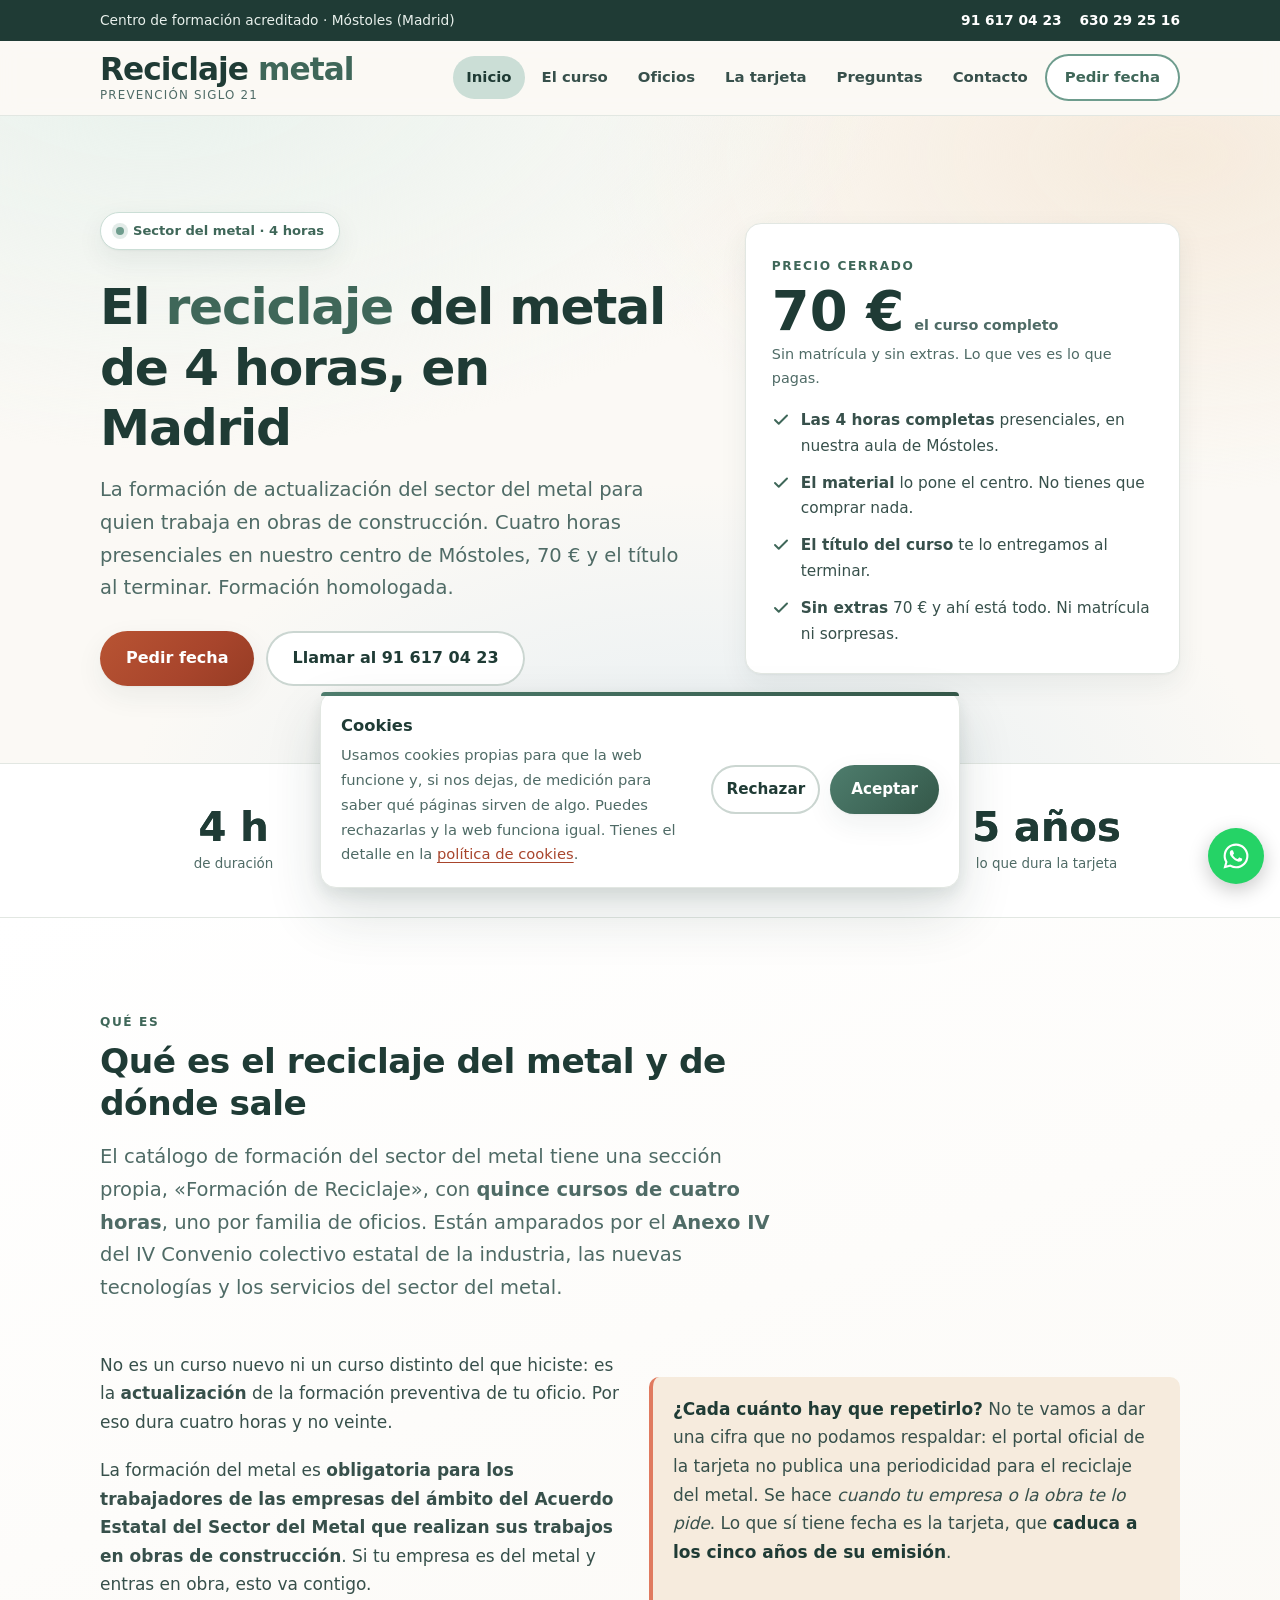
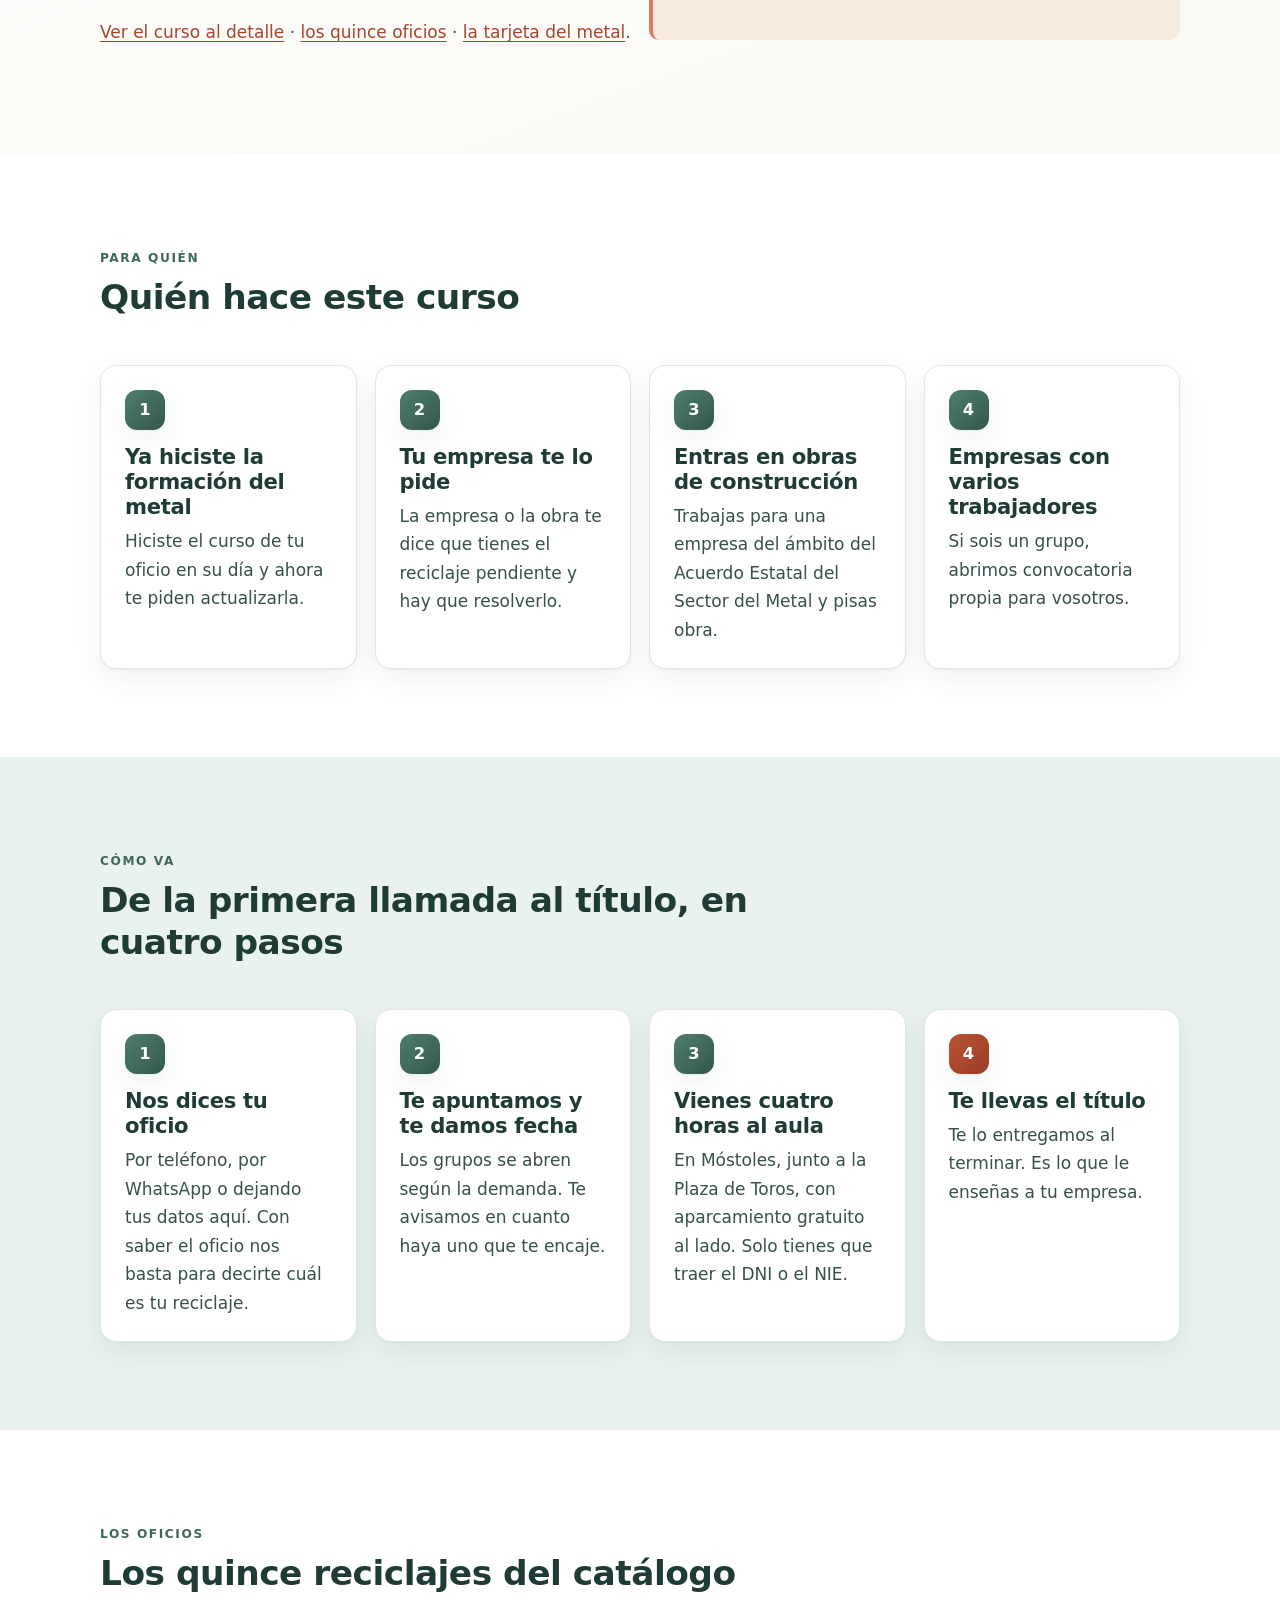
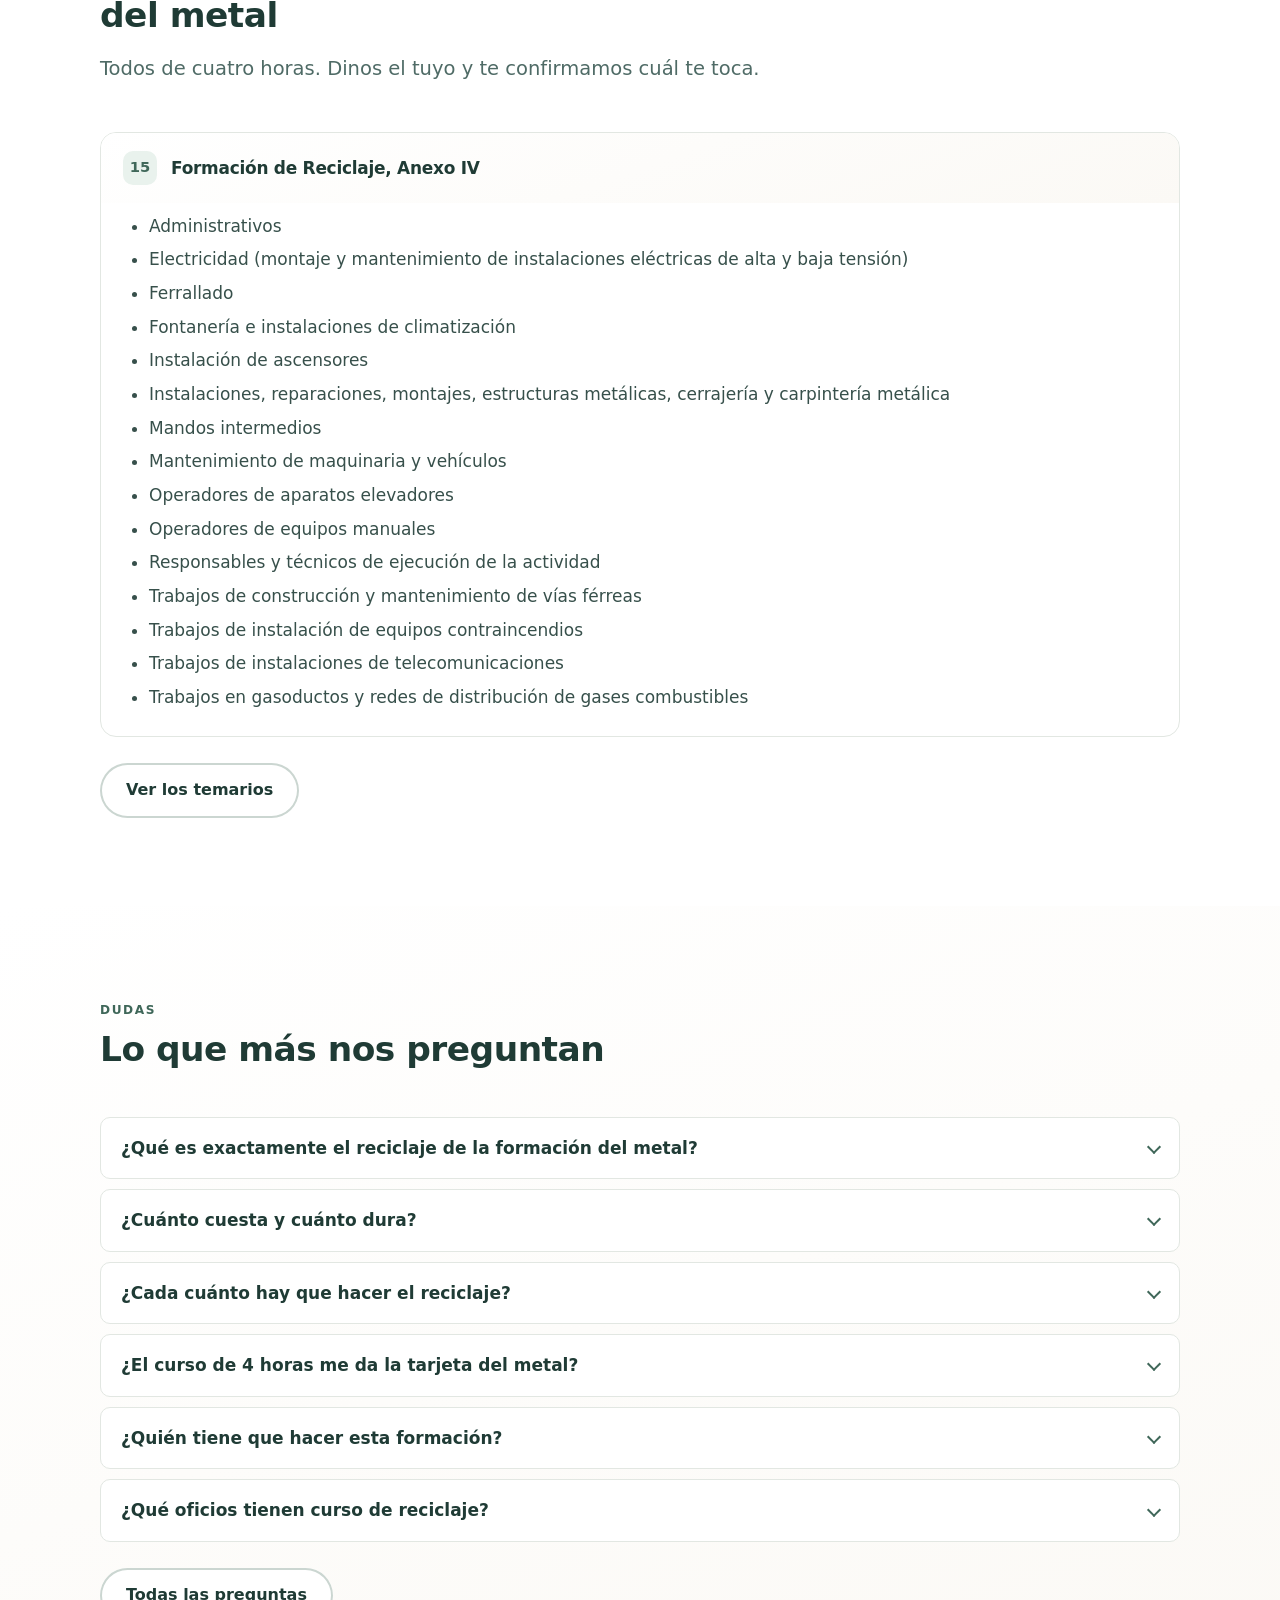
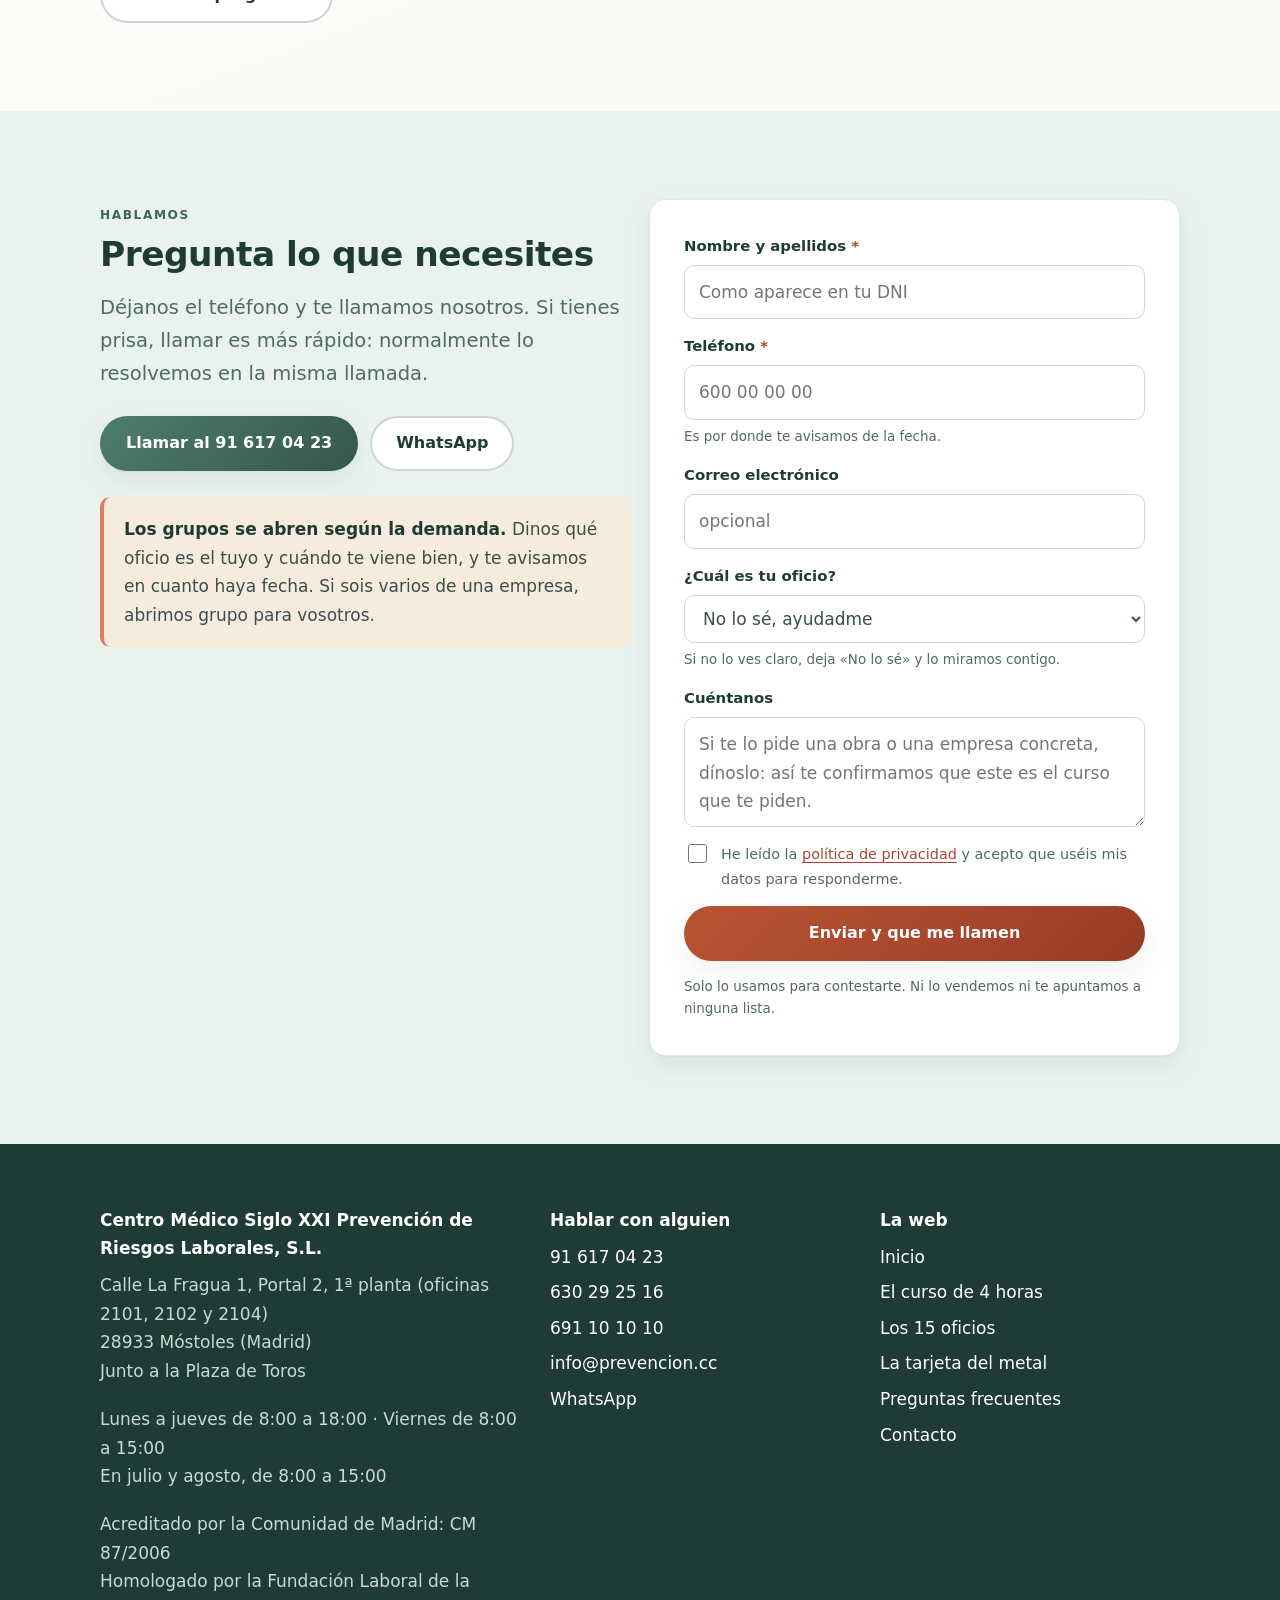
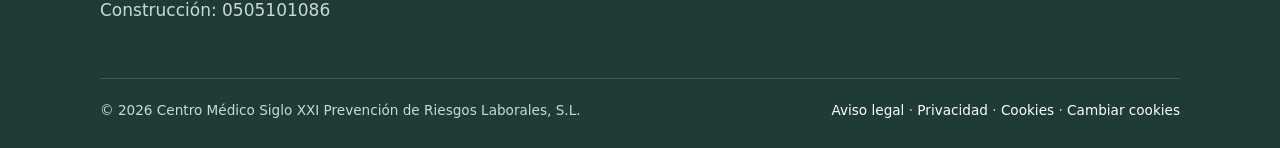
==== commit 1c72d6bf: "Coordenadas (geo) en el JSON-LD y horario del centro con la misma redaccion (8:00/18:00/15:00, veran" ====
--- a/index.html
+++ b/index.html
@@ -17,7 +17,7 @@
 <meta name="twitter:card" content="summary">
 <link rel="icon" href="/favicon.svg" type="image/svg+xml">
 <style>:root{--tinta:#1F3B35;--texto:#37504B;--tenue:#4F6B66;--papel:#ffffff;--crema:#FBF9F5;--menta:#E9F2ED;--cielo:#E6EEF2;--arena:#F6EBDD;--salvia:#6E9C8D;--salvia-osc:#3F6759;--salvia-tenue:#CBDED6;--coral:#E07A5F;--coral-osc:#A8452C;--coral-tenue:#FBE7E0;--borde:#E2E7E2;--borde-fuerte:#CBD6D1;--deg-salvia:linear-gradient(135deg,#4E7D6D 0%,#40695A 55%,#345748 100%);--deg-coral:linear-gradient(135deg,#B85433 0%,#A8452C 60%,#963C24 100%);--deg-papel:linear-gradient(160deg,#FFFFFF 0%,#FBF9F5 100%);--deg-hero:radial-gradient(1200px 620px at 12% -8%,#E9F2ED 0%,rgba(233,242,237,0) 62%),radial-gradient(1000px 560px at 92% 6%,#F6EBDD 0%,rgba(246,235,221,0) 60%),radial-gradient(900px 520px at 55% 108%,#E6EEF2 0%,rgba(230,238,242,0) 64%);--sombra:0 1px 2px rgba(31,59,53,.04),0 10px 28px rgba(31,59,53,.07);--sombra-alta:0 6px 16px rgba(31,59,53,.10),0 26px 56px rgba(31,59,53,.14);--brillo:0 0 0 4px rgba(110,156,141,.18);--brillo-coral:0 0 0 4px rgba(224,122,95,.22);--radio:16px;--radio-sm:10px;--ancho:1120px;--fuente:"Segoe UI",system-ui,-apple-system,"Helvetica Neue",Arial,sans-serif}*,*::before,*::after{box-sizing:border-box}html{scroll-behavior:smooth;-webkit-text-size-adjust:100%;overflow-x:hidden;scroll-padding-top:84px}body{margin:0;font-family:var(--fuente);font-size:17px;line-height:1.68;color:var(--texto);background:var(--crema);-webkit-font-smoothing:antialiased}img,svg,iframe{max-width:100%}img{height:auto;display:block}.wrap{width:100%;max-width:var(--ancho);margin:0 auto;padding:0 20px}:focus-visible{outline:3px solid var(--salvia-osc);outline-offset:3px;border-radius:4px}.saltar{position:absolute;left:-9999px;top:0;z-index:100;background:var(--tinta);color:#fff;padding:12px 18px;border-radius:0 0 var(--radio-sm) 0;font-weight:600}.saltar:focus{left:0}h1,h2,h3,h4{color:var(--tinta);line-height:1.2;margin:0 0 .5em;font-weight:700;letter-spacing:-.015em}h1{font-size:clamp(1.95rem,5.2vw,3.15rem);letter-spacing:-.025em}h2{font-size:clamp(1.5rem,3.6vw,2.15rem)}h3{font-size:clamp(1.12rem,2.2vw,1.32rem)}h4{font-size:1.02rem}p{margin:0 0 1.15em}a{color:var(--coral-osc);text-decoration-thickness:1px;text-underline-offset:3px}a:hover{color:var(--tinta)}.entradilla{font-size:clamp(1.05rem,2.1vw,1.22rem);color:var(--tenue);max-width:62ch}.rotulo{display:inline-block;font-size:.76rem;font-weight:800;letter-spacing:.13em;text-transform:uppercase;color:var(--salvia-osc);margin:0 0 .7em}.seccion{padding:clamp(48px,7vw,88px) 0}.seccion--menta{background:var(--menta)}.seccion--crema{background:var(--deg-papel)}.seccion--papel{background:var(--papel)}.cabecera-seccion{max-width:64ch;margin-bottom:clamp(28px,4vw,46px)}.barra{background:var(--tinta);color:#E8F0EC;font-size:.86rem}.barra__in{display:flex;flex-wrap:wrap;gap:6px 22px;align-items:center;justify-content:space-between;padding:9px 20px}.barra a{color:#fff;font-weight:600;text-decoration:none}.barra a:hover{text-decoration:underline}.barra__tels{display:flex;gap:18px;flex-wrap:wrap}.cab{position:sticky;top:0;z-index:50;background:rgba(251,249,245,.92);backdrop-filter:saturate(1.4) blur(10px);border-bottom:1px solid var(--borde)}.cab__in{display:flex;align-items:center;justify-content:space-between;gap:16px;padding:12px 20px}.logo{display:flex;flex-direction:column;text-decoration:none;line-height:1.16}.logo__marca{font-weight:800;font-size:1.16rem;color:var(--tinta);letter-spacing:-.02em}.logo__marca b{color:var(--salvia-osc);font-weight:800}.logo__sub{font-size:.69rem;letter-spacing:.1em;text-transform:uppercase;color:var(--tenue)}.nav ul{display:flex;align-items:center;gap:4px;list-style:none;margin:0;padding:0}.nav a:not(.btn){display:block;padding:9px 13px;border-radius:999px;color:var(--texto);text-decoration:none;font-size:.93rem;font-weight:600;transition:background .18s ease,color .18s ease}.nav a:not(.btn):hover{background:var(--menta);color:var(--tinta)}.nav a:not(.btn).activo{background:var(--salvia-tenue);color:var(--tinta)}.nav .btn{padding:11px 20px;font-size:.93rem}.menu-check,.menu-boton{display:none}.btn{position:relative;z-index:0;overflow:hidden;display:inline-flex;align-items:center;justify-content:center;gap:9px;padding:14px 26px;border:0;border-radius:999px;font:inherit;font-weight:700;font-size:1rem;text-decoration:none;cursor:pointer;transition:transform .22s cubic-bezier(.2,.7,.3,1),box-shadow .22s ease,filter .22s ease}.btn--cta{background:var(--deg-coral);color:#fff;box-shadow:var(--sombra)}.btn--cta:hover{color:#fff;transform:translateY(-2px) scale(1.035);box-shadow:var(--sombra-alta),var(--brillo-coral);filter:saturate(1.06)}.btn--salvia{background:var(--deg-salvia);color:#fff;box-shadow:var(--sombra)}.btn--salvia:hover{color:#fff;transform:translateY(-2px) scale(1.035);box-shadow:var(--sombra-alta),var(--brillo)}.btn--linea{background:var(--papel);color:var(--tinta);box-shadow:inset 0 0 0 2px var(--borde-fuerte)}.btn--linea:hover{color:var(--tinta);transform:translateY(-2px) scale(1.035);box-shadow:inset 0 0 0 2px var(--salvia),var(--brillo)}.btn:active{transform:translateY(0) scale(.99)}.btn::after{content:"";position:absolute;z-index:-1;top:-60%;bottom:-60%;left:-55%;width:38%;background:linear-gradient(100deg,transparent 0%,rgba(255,255,255,.10) 26%,rgba(255,255,255,.55) 50%,rgba(255,255,255,.10) 74%,transparent 100%);transform:translateX(0) skewX(-18deg);animation:destello 4.2s cubic-bezier(.5,0,.5,1) infinite}.btn--linea::after{background:linear-gradient(100deg,transparent,rgba(110,156,141,.18) 50%,transparent)}.btn:hover::after{animation-duration:1.2s}@keyframes destello{0%{transform:translateX(0) skewX(-18deg)}55%,100%{transform:translateX(455%) skewX(-18deg)}}.botonera{display:flex;flex-wrap:wrap;gap:12px;margin-top:26px}.hero{position:relative;overflow:hidden;background:var(--crema)}.hero::before{content:"";position:absolute;inset:0;background:var(--deg-hero);pointer-events:none}.hero__in{position:relative;padding:clamp(46px,8vw,96px) 20px clamp(40px,6vw,78px)}.hero__grid{display:grid;gap:clamp(30px,5vw,56px);align-items:center}.sello{display:inline-flex;align-items:center;gap:9px;background:var(--papel);border:1px solid var(--salvia-tenue);color:var(--salvia-osc);font-weight:700;font-size:.82rem;padding:7px 15px;border-radius:999px;box-shadow:var(--sombra)}.sello__punto{width:8px;height:8px;border-radius:50%;background:var(--salvia);box-shadow:0 0 0 4px rgba(110,156,141,.20)}.hero h1{margin:.55em 0 .3em}.hero h1 em{font-style:normal;color:var(--salvia-osc)}.ficha{background:var(--papel);border-radius:var(--radio);box-shadow:var(--sombra);padding:26px;border:1px solid var(--borde);position:relative;overflow:hidden}.ficha::before{content:"";position:absolute;inset:0 0 auto 0;height:5px;background:var(--deg-salvia)}.ficha__precio{display:flex;align-items:baseline;gap:10px;margin-bottom:2px}.ficha__euros{font-size:clamp(2.5rem,7vw,3.4rem);font-weight:800;color:var(--tinta);line-height:1}.ficha__iva{font-size:.9rem;color:var(--tenue);font-weight:600}.ficha__lista{list-style:none;margin:18px 0 0;padding:0;display:grid;gap:11px}.ficha__lista li{display:flex;gap:11px;align-items:flex-start;font-size:.96rem}.ficha__lista svg{flex:none;margin-top:3px}.cifras{background:var(--papel);border-top:1px solid var(--borde);border-bottom:1px solid var(--borde)}.cifras__grid{display:grid;grid-template-columns:repeat(4,1fr);gap:4px;padding:32px 0;text-align:center}.cifra__n{display:block;font-weight:800;line-height:1.05;color:var(--tinta);font-size:clamp(1.65rem,3.6vw,2.5rem)}.cifra__t{display:block;font-size:.84rem;color:var(--tenue);margin-top:5px}.rejilla{display:grid;gap:18px}.rejilla--2{grid-template-columns:repeat(2,1fr)}.rejilla--3{grid-template-columns:repeat(3,1fr)}.rejilla--4{grid-template-columns:repeat(4,1fr)}.tarjeta{background:var(--papel);border:1px solid var(--borde);border-radius:var(--radio);padding:24px;box-shadow:var(--sombra);position:relative;overflow:hidden;transition:transform .26s cubic-bezier(.2,.7,.3,1),box-shadow .26s ease,border-color .26s ease}.tarjeta:hover{transform:translateY(-4px) scale(1.012);box-shadow:var(--sombra-alta);border-color:var(--salvia-tenue)}.tarjeta h3{margin-bottom:.35em}.tarjeta p:last-child{margin-bottom:0}.tarjeta__num{display:inline-flex;align-items:center;justify-content:center;width:40px;height:40px;border-radius:12px;margin-bottom:14px;background:var(--deg-salvia);color:#fff;font-weight:800;font-size:1.02rem;box-shadow:var(--sombra)}.tarjeta--acento .tarjeta__num{background:var(--deg-coral)}.icono{display:inline-flex;align-items:center;justify-content:center;width:44px;height:44px;border-radius:13px;margin-bottom:14px;background:var(--menta);color:var(--salvia-osc)}.icono svg{width:22px;height:22px}.aviso{background:var(--arena);border-left:4px solid var(--coral);border-radius:var(--radio-sm);padding:18px 20px;margin:26px 0}.aviso p:last-child{margin-bottom:0}.aviso strong{color:var(--tinta)}.bloque{background:var(--papel);border:1px solid var(--borde);border-radius:var(--radio);overflow:hidden;margin-bottom:14px;transition:box-shadow .24s ease,border-color .24s ease}.bloque:hover{box-shadow:var(--sombra);border-color:var(--salvia-tenue)}.bloque__cab{display:flex;gap:14px;align-items:center;padding:18px 22px;background:var(--deg-papel)}.bloque__n{flex:none;width:34px;height:34px;border-radius:10px;display:grid;place-items:center;background:var(--menta);color:var(--salvia-osc);font-weight:800;font-size:.92rem}.bloque__cab h3{margin:0;font-size:1.06rem}.bloque ul{margin:0;padding:4px 22px 20px 48px;color:var(--texto)}.bloque li{margin:.3em 0}.pregunta{background:var(--papel);border:1px solid var(--borde);border-radius:var(--radio-sm);margin-bottom:10px;overflow:hidden;transition:border-color .2s ease,box-shadow .2s ease}.pregunta:hover{border-color:var(--salvia-tenue);box-shadow:var(--sombra)}.pregunta[open]{border-color:var(--salvia-tenue);box-shadow:var(--sombra)}.pregunta summary{cursor:pointer;list-style:none;padding:16px 52px 16px 20px;font-weight:700;color:var(--tinta);position:relative}.pregunta summary::-webkit-details-marker{display:none}.pregunta summary::after{content:"";position:absolute;right:20px;top:50%;width:10px;height:10px;margin-top:-6px;border-right:2.5px solid var(--salvia-osc);border-bottom:2.5px solid var(--salvia-osc);transform:rotate(45deg);transition:transform .22s ease}.pregunta[open] summary::after{transform:rotate(-135deg);margin-top:-2px}.pregunta__cuerpo{padding:0 20px 18px}.pregunta__cuerpo p:last-child{margin-bottom:0}.tabla-envoltorio{overflow-x:auto;border-radius:var(--radio);border:1px solid var(--borde);background:var(--papel)}table{width:100%;border-collapse:collapse;font-size:.95rem}th,td{padding:13px 16px;text-align:left;border-bottom:1px solid var(--borde)}th{background:var(--menta);color:var(--tinta);font-weight:700;white-space:nowrap}tr:last-child td{border-bottom:0}.form{display:grid;gap:15px}.campo{display:grid;gap:6px}.campo label{font-weight:600;font-size:.93rem;color:var(--tinta)}.campo .obl{color:var(--coral-osc)}.campo input,.campo select,.campo textarea{font:inherit;color:var(--texto);background:var(--papel);border:1.5px solid var(--borde-fuerte);border-radius:var(--radio-sm);padding:12px 14px;width:100%;transition:border-color .18s ease,box-shadow .18s ease}.campo input:hover,.campo select:hover,.campo textarea:hover{border-color:var(--salvia)}.campo input:focus,.campo select:focus,.campo textarea:focus{outline:none;border-color:var(--salvia-osc);box-shadow:var(--brillo)}.campo textarea{min-height:110px;resize:vertical}.campo .pista{font-size:.84rem;color:var(--tenue)}.consentimiento{display:flex;gap:11px;align-items:flex-start;font-size:.9rem;color:var(--tenue)}.consentimiento input{width:19px;height:19px;flex:none;margin-top:2px;accent-color:var(--salvia-osc)}.form__aviso{font-size:.84rem;color:var(--tenue);margin:0}.form-caja{background:var(--papel);border:1px solid var(--borde);border-radius:var(--radio);padding:clamp(22px,3.5vw,34px);box-shadow:var(--sombra)}.resultado{border-radius:var(--radio-sm);padding:15px 18px;font-weight:600;margin-top:4px}.resultado--ok{background:var(--menta);color:var(--salvia-osc);border:1px solid var(--salvia-tenue)}.resultado--mal{background:var(--coral-tenue);color:var(--coral-osc);border:1px solid #F0C4B7}.pie{background:var(--tinta);color:#C9DAD4;padding:clamp(40px,5vw,62px) 0 26px}.pie a{color:#fff;text-decoration:none}.pie a:hover{text-decoration:underline;color:#fff}.pie__grid{display:grid;gap:30px}.pie__titulo{color:#fff;font-weight:700;margin-bottom:.5em}.pie ul{list-style:none;margin:0;padding:0;display:grid;gap:7px}.pie__legal{margin-top:34px;padding-top:20px;border-top:1px solid rgba(255,255,255,.14);font-size:.85rem;display:flex;flex-wrap:wrap;gap:8px 20px;justify-content:space-between}.wasap{position:fixed;right:16px;bottom:16px;z-index:40;width:56px;height:56px;border-radius:50%;display:grid;place-items:center;background:#25D366;color:#fff;box-shadow:0 6px 20px rgba(0,0,0,.22);transition:transform .22s cubic-bezier(.2,.7,.3,1),box-shadow .22s ease}.wasap:hover{transform:scale(1.1);box-shadow:0 10px 28px rgba(0,0,0,.28);color:#fff}.wasap svg{width:30px;height:30px}.js .aparece{opacity:0;transform:translateY(20px)}.js .aparece.visible{opacity:1;transform:none;transition:opacity .55s ease,transform .55s ease}@media (prefers-reduced-motion:reduce){html{scroll-behavior:auto}.js .aparece{opacity:1;transform:none;transition:none}.btn::after{display:none}.btn:hover,.tarjeta:hover,.wasap:hover{transform:none}*{animation-duration:.001ms !important;animation-iteration-count:1 !important}}@media (min-width:720px){.hero__grid{grid-template-columns:1.15fr .85fr}.pie__grid{grid-template-columns:1.4fr 1fr 1fr}}@media (max-width:980px){.rejilla--4{grid-template-columns:repeat(2,1fr)}}@media (max-width:860px){.cab__in{flex-wrap:wrap}.menu-boton{display:grid;place-items:center;width:46px;height:46px;border-radius:12px;cursor:pointer;background:var(--menta)}.menu-boton span,.menu-boton span::before,.menu-boton span::after{content:"";display:block;width:20px;height:2px;border-radius:2px;background:var(--tinta);transition:transform .22s ease,opacity .22s ease}.menu-boton span::before{transform:translateY(-6px)}.menu-boton span::after{transform:translateY(4px)}.menu-check:checked + .menu-boton span{background:transparent}.menu-check:checked + .menu-boton span::before{transform:translateY(0) rotate(45deg)}.menu-check:checked + .menu-boton span::after{transform:translateY(-2px) rotate(-45deg)}.nav{flex-basis:100%;max-height:0;overflow:hidden;transition:max-height .3s ease}.menu-check:checked ~ .nav{max-height:32rem}.nav ul{flex-direction:column;align-items:stretch;gap:2px;padding:8px 0 12px}.nav a{padding:12px 14px;border-radius:var(--radio-sm)}.nav .btn{width:100%;margin-top:8px}}@media (max-width:700px){.rejilla--2,.rejilla--3{grid-template-columns:1fr}.cifras__grid{grid-template-columns:1fr 1fr;gap:22px 4px}.barra__in{justify-content:center;text-align:center}}@media (max-width:420px){.rejilla--4{grid-template-columns:1fr}}@media print{.cab,.barra,.wasap,.botonera,.form-caja,.pie__legal{display:none}body{background:#fff;font-size:12pt}.seccion{padding:12pt 0}a[href^="http"]::after{content:" (" attr(href) ")";font-size:9pt;color:#555}}.cookies{position:fixed;left:12px;right:12px;bottom:12px;z-index:60;background:var(--papel);border:1px solid var(--borde);border-radius:var(--radio);box-shadow:var(--sombra-alta);padding:20px;max-width:640px;margin:0 auto;opacity:0;transform:translateY(16px);transition:opacity .3s ease,transform .3s cubic-bezier(.2,.7,.3,1)}.cookies.visible{opacity:1;transform:none}.cookies::before{content:"";position:absolute;inset:0 0 auto 0;height:4px;border-radius:var(--radio) var(--radio) 0 0;background:var(--deg-salvia)}.cookies__in{display:grid;gap:16px}.cookies__texto strong{display:block;color:var(--tinta);font-size:1.02rem;margin-bottom:4px}.cookies__texto p{margin:0;font-size:.92rem;color:var(--tenue)}.cookies__botones{display:flex;gap:10px}.cookies__botones .btn{flex:1;padding:12px 18px;font-size:.95rem}@media (min-width:620px){.cookies__in{grid-template-columns:1fr auto;align-items:center}.cookies__botones{flex:none}}@media (prefers-reduced-motion:reduce){.cookies{transition:none;opacity:1;transform:none}}.logo__marca{font-size:1.95rem;letter-spacing:-.03em;line-height:1.05}.logo__sub{font-size:.74rem;margin-top:3px}@media (max-width:520px){.logo__marca{font-size:1.5rem}}.nav .btn--cta{background:var(--papel);color:var(--salvia-osc);box-shadow:inset 0 0 0 2px var(--salvia);transition:transform .24s cubic-bezier(.2,.7,.3,1),box-shadow .24s ease,background .24s ease,color .24s ease}.nav .btn--cta:hover{transform:scale(1.2);color:#fff;background:var(--deg-salvia);box-shadow:inset 0 0 0 2px transparent,var(--sombra-alta),var(--brillo)}.nav .btn--cta::after{display:none}.linterna{position:relative;overflow:hidden}.linterna::before{content:"";position:absolute;inset:0;pointer-events:none;opacity:0;transition:opacity .35s ease;background:radial-gradient(220px circle at var(--mx,50%) var(--my,50%),rgba(110,156,141,.30) 0%,rgba(110,156,141,.14) 38%,rgba(110,156,141,0) 70%)}.linterna:hover::before{opacity:1}.cifra__n{background-image:linear-gradient(100deg,var(--tinta) 0%,var(--tinta) 40%,var(--salvia) 50%,var(--tinta) 60%,var(--tinta) 100%);background-size:300% 100%;background-position:100% 0;-webkit-background-clip:text;background-clip:text;transition:background-position .75s ease}.cifras__grid>div:hover .cifra__n{background-position:0 0;-webkit-text-fill-color:transparent;color:transparent}.cifras__grid>div{border-radius:var(--radio);padding:10px 6px}.ficha--luz{transition:box-shadow .3s ease,border-color .3s ease}.ficha--luz:hover{box-shadow:var(--sombra-alta);border-color:var(--salvia-tenue)}.ficha--luz::before{z-index:2}.tarjeta.linterna:hover{border-color:var(--salvia)}.barras{margin:26px 0 6px}.barras__barra{display:flex;height:54px;border-radius:12px;overflow:hidden;box-shadow:var(--sombra);border:1px solid var(--borde)}.barras__parte{display:grid;place-items:center;color:#fff;font-weight:800;font-size:1.02rem;letter-spacing:-.01em}.barras__parte--aula{flex:20;background:linear-gradient(135deg,#35594C 0%,#2B4A3F 100%)}.barras__parte--online{flex:40;background:linear-gradient(135deg,#4E7D6D 0%,#40695A 100%)}.barras__pies{display:flex;margin-top:10px;gap:0}.barras__pie{font-size:.9rem;color:var(--tenue);padding-right:12px}.barras__pie strong{display:block;color:var(--tinta);font-size:.98rem}.barras__pie--aula{flex:20}.barras__pie--online{flex:40}@media (max-width:560px){.barras__parte{font-size:.88rem}.barras__pie{font-size:.82rem}}.temario-2{display:grid;gap:14px;align-items:start}@media (min-width:860px){.temario-2{grid-template-columns:1fr 1fr}}.temario-2 .bloque{margin-bottom:0}.temario-2 .bloque ul{padding:4px 20px 18px 46px;font-size:.95rem}.tels{list-style:none;margin:0;padding:0;display:grid;gap:10px;text-align:center}.tels a{display:block;font-size:1.28rem;font-weight:800;color:var(--salvia-osc);text-decoration:none;letter-spacing:-.01em;padding:8px 10px;border-radius:var(--radio-sm);transition:background .18s ease,transform .18s ease}.tels a:hover{background:var(--menta);color:var(--tinta);transform:scale(1.04)}.direccion{color:var(--texto);text-decoration:none;display:inline-block}.direccion:hover{color:var(--salvia-osc);text-decoration:underline}@media (prefers-reduced-motion:reduce){.linterna::before{display:none}.cifra__n{background-image:none;transition:none}.cifras__grid>div:hover .cifra__n{color:var(--tinta);-webkit-text-fill-color:currentColor}.nav .btn--cta:hover,.tels a:hover{transform:none}}main>.seccion:first-child{padding-top:clamp(22px,3vw,40px);padding-bottom:clamp(10px,1.4vw,18px)}main>.seccion:first-child .cabecera-seccion{margin-bottom:0}main>.seccion:first-child + .seccion{padding-top:clamp(20px,2.6vw,40px)}main>.seccion:first-child .entradilla:last-child{margin-bottom:0}main>.seccion:first-child h1{margin-bottom:.35em}@media (max-width:700px){main>.seccion:first-child{padding-top:18px;padding-bottom:8px}main>.seccion:first-child + .seccion{padding-top:18px}.seccion{padding:34px 0}.cabecera-seccion{margin-bottom:20px}main>.seccion:first-child .botonera{margin-top:18px}}</style>
-<script type="application/ld+json">{"@context":"https://schema.org","@type":["EducationalOrganization","LocalBusiness"],"@id":"https://reciclajemetal.es/#centro","name":"Prevención Siglo 21 — Centro de formación","legalName":"Centro Médico Siglo XXI Prevención de Riesgos Laborales, S.L.","url":"https://reciclajemetal.es","telephone":["+34916170423","+34630292516","+34691101010"],"email":"info@prevencion.cc","address":{"@type":"PostalAddress","streetAddress":"Calle La Fragua 1, Portal 2, 1ª planta (oficinas 2101, 2102 y 2104)","postalCode":"28933","addressLocality":"Móstoles","addressRegion":"Madrid","addressCountry":"ES"},"areaServed":{"@type":"AdministrativeArea","name":"Comunidad de Madrid"},"identifier":[{"@type":"PropertyValue","name":"Acreditación de la Comunidad de Madrid","value":"CM 87/2006"},{"@type":"PropertyValue","name":"Homologación de la Fundación Laboral de la Construcción","value":"0505101086"}],"openingHoursSpecification":[{"@type":"OpeningHoursSpecification","dayOfWeek":["Monday","Tuesday","Wednesday","Thursday"],"opens":"08:00","closes":"18:00"},{"@type":"OpeningHoursSpecification","dayOfWeek":"Friday","opens":"08:00","closes":"15:00"}]}</script>
+<script type="application/ld+json">{"@context":"https://schema.org","@type":["EducationalOrganization","LocalBusiness"],"@id":"https://reciclajemetal.es/#centro","name":"Prevención Siglo 21 — Centro de formación","legalName":"Centro Médico Siglo XXI Prevención de Riesgos Laborales, S.L.","url":"https://reciclajemetal.es","telephone":["+34916170423","+34630292516","+34691101010"],"email":"info@prevencion.cc","address":{"@type":"PostalAddress","streetAddress":"Calle La Fragua 1, Portal 2, 1ª planta (oficinas 2101, 2102 y 2104)","postalCode":"28933","addressLocality":"Móstoles","addressRegion":"Madrid","addressCountry":"ES"},"areaServed":{"@type":"AdministrativeArea","name":"Comunidad de Madrid"},"geo":{"@type":"GeoCoordinates","latitude":40.341751,"longitude":-3.863215},"identifier":[{"@type":"PropertyValue","name":"Acreditación de la Comunidad de Madrid","value":"CM 87/2006"},{"@type":"PropertyValue","name":"Homologación de la Fundación Laboral de la Construcción","value":"0505101086"}],"openingHoursSpecification":[{"@type":"OpeningHoursSpecification","dayOfWeek":["Monday","Tuesday","Wednesday","Thursday"],"opens":"08:00","closes":"18:00"},{"@type":"OpeningHoursSpecification","dayOfWeek":"Friday","opens":"08:00","closes":"15:00"}]}</script>
 <script type="application/ld+json">{"@context":"https://schema.org","@type":"Course","@id":"https://reciclajemetal.es/#curso","name":"Reciclaje de la formación en prevención del sector del metal (4 horas)","description":"Curso de reciclaje del sector del metal, 4 horas presenciales en Móstoles (Madrid). Actualiza la formación preventiva del oficio.","url":"https://reciclajemetal.es/curso-reciclaje-metal-4-horas/","inLanguage":"es","teaches":["Qué trabajos cubre el oficio","Identificación y evaluación de los riesgos del puesto","Medios auxiliares, equipos y herramientas","Protección colectiva y equipos de protección individual"],"provider":{"@id":"https://reciclajemetal.es/#centro"},"offers":{"@type":"Offer","price":"70","priceCurrency":"EUR","category":"Formación","url":"https://reciclajemetal.es/contacto/"},"hasCourseInstance":{"@type":"CourseInstance","courseMode":"Onsite","courseWorkload":"PT4H","location":{"@type":"Place","name":"Prevención Siglo 21 — Móstoles","address":{"@type":"PostalAddress","streetAddress":"Calle La Fragua 1, Portal 2, 1ª planta (oficinas 2101, 2102 y 2104)","postalCode":"28933","addressLocality":"Móstoles","addressCountry":"ES"}}}}</script>
 </head>
 <body>
@@ -253,7 +253,7 @@
       <div>
         <p class="pie__titulo">Centro Médico Siglo XXI Prevención de Riesgos Laborales, S.L.</p>
         <p>Calle La Fragua 1, Portal 2, 1ª planta (oficinas 2101, 2102 y 2104)<br>28933 Móstoles (Madrid)<br>Junto a la Plaza de Toros</p>
-        <p>Lunes a jueves de 8:00 a 18:00 · Viernes de 8:00 a 15:00</p>
+        <p>Lunes a jueves de 8:00 a 18:00 · Viernes de 8:00 a 15:00<br>En julio y agosto, de 8:00 a 15:00</p>
         <p>Acreditado por la Comunidad de Madrid: CM 87/2006<br>
         Homologado por la Fundación Laboral de la Construcción: 0505101086</p>
       </div>
